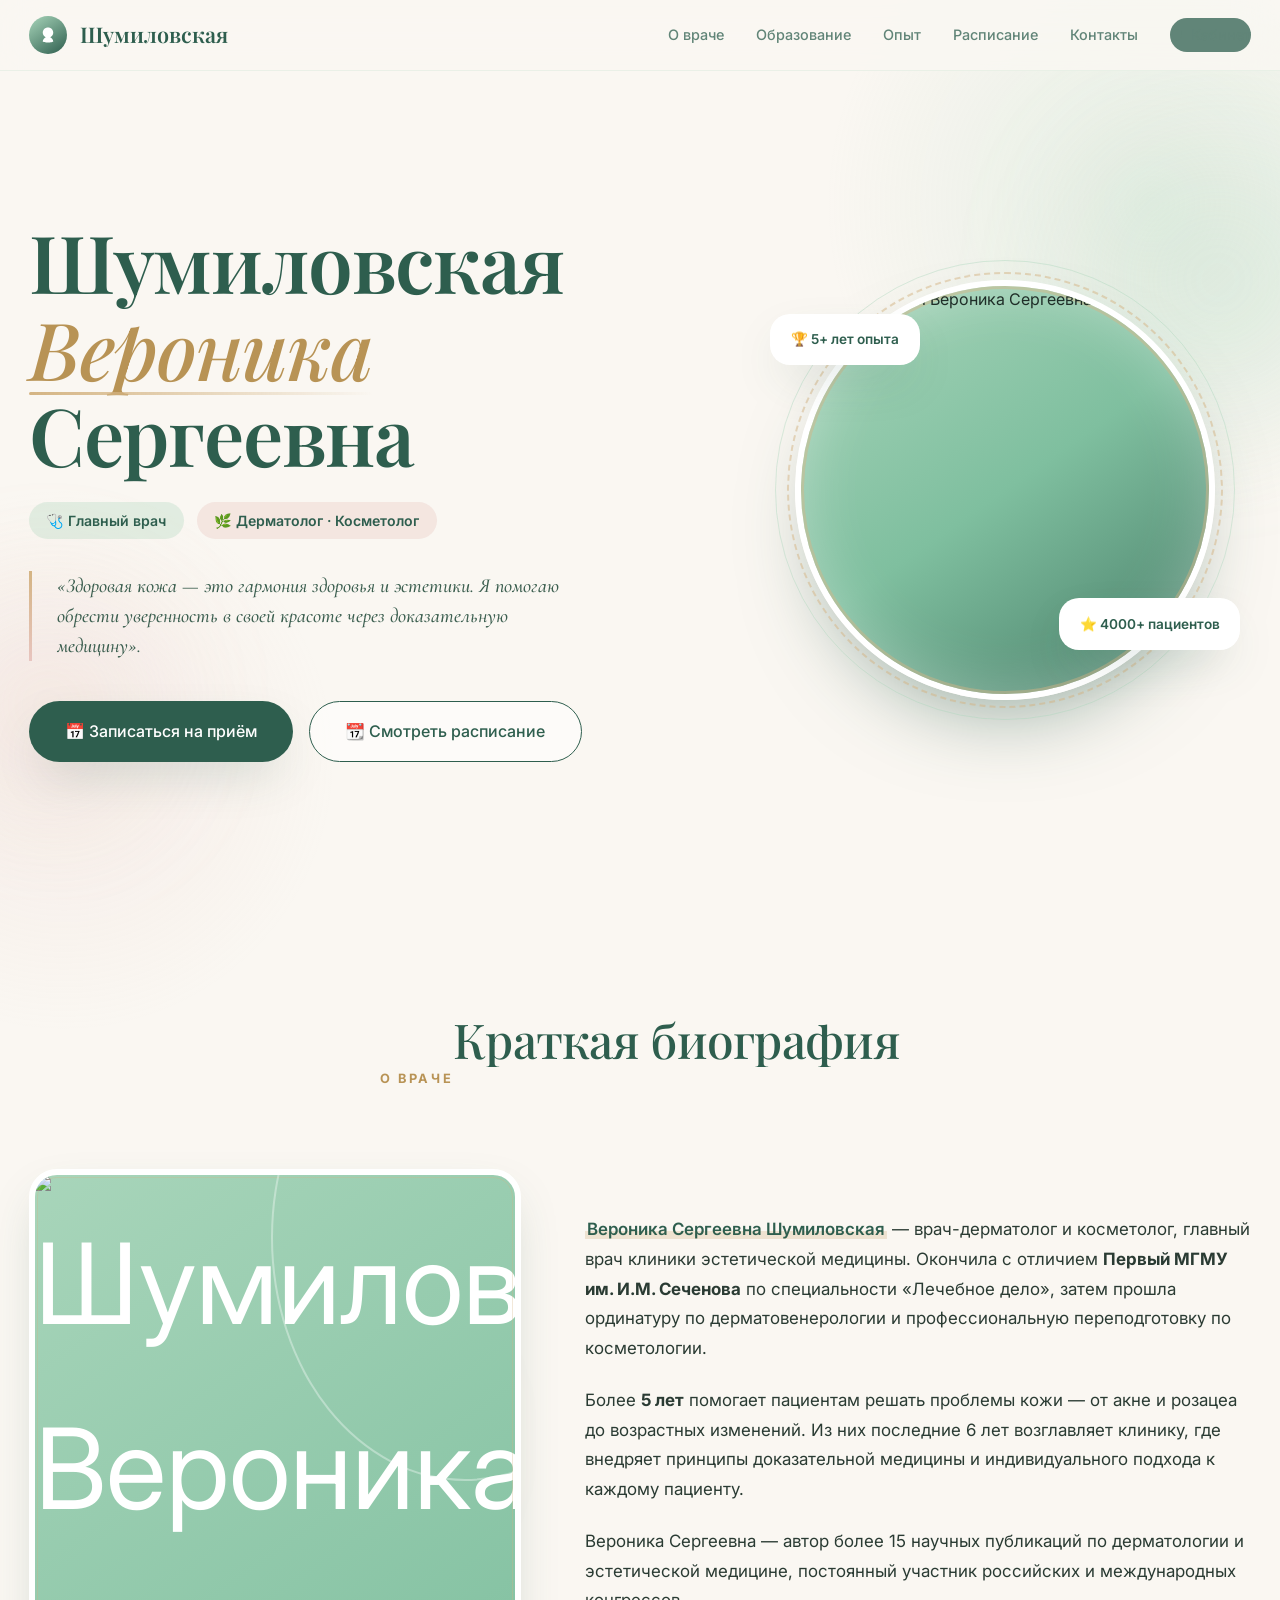
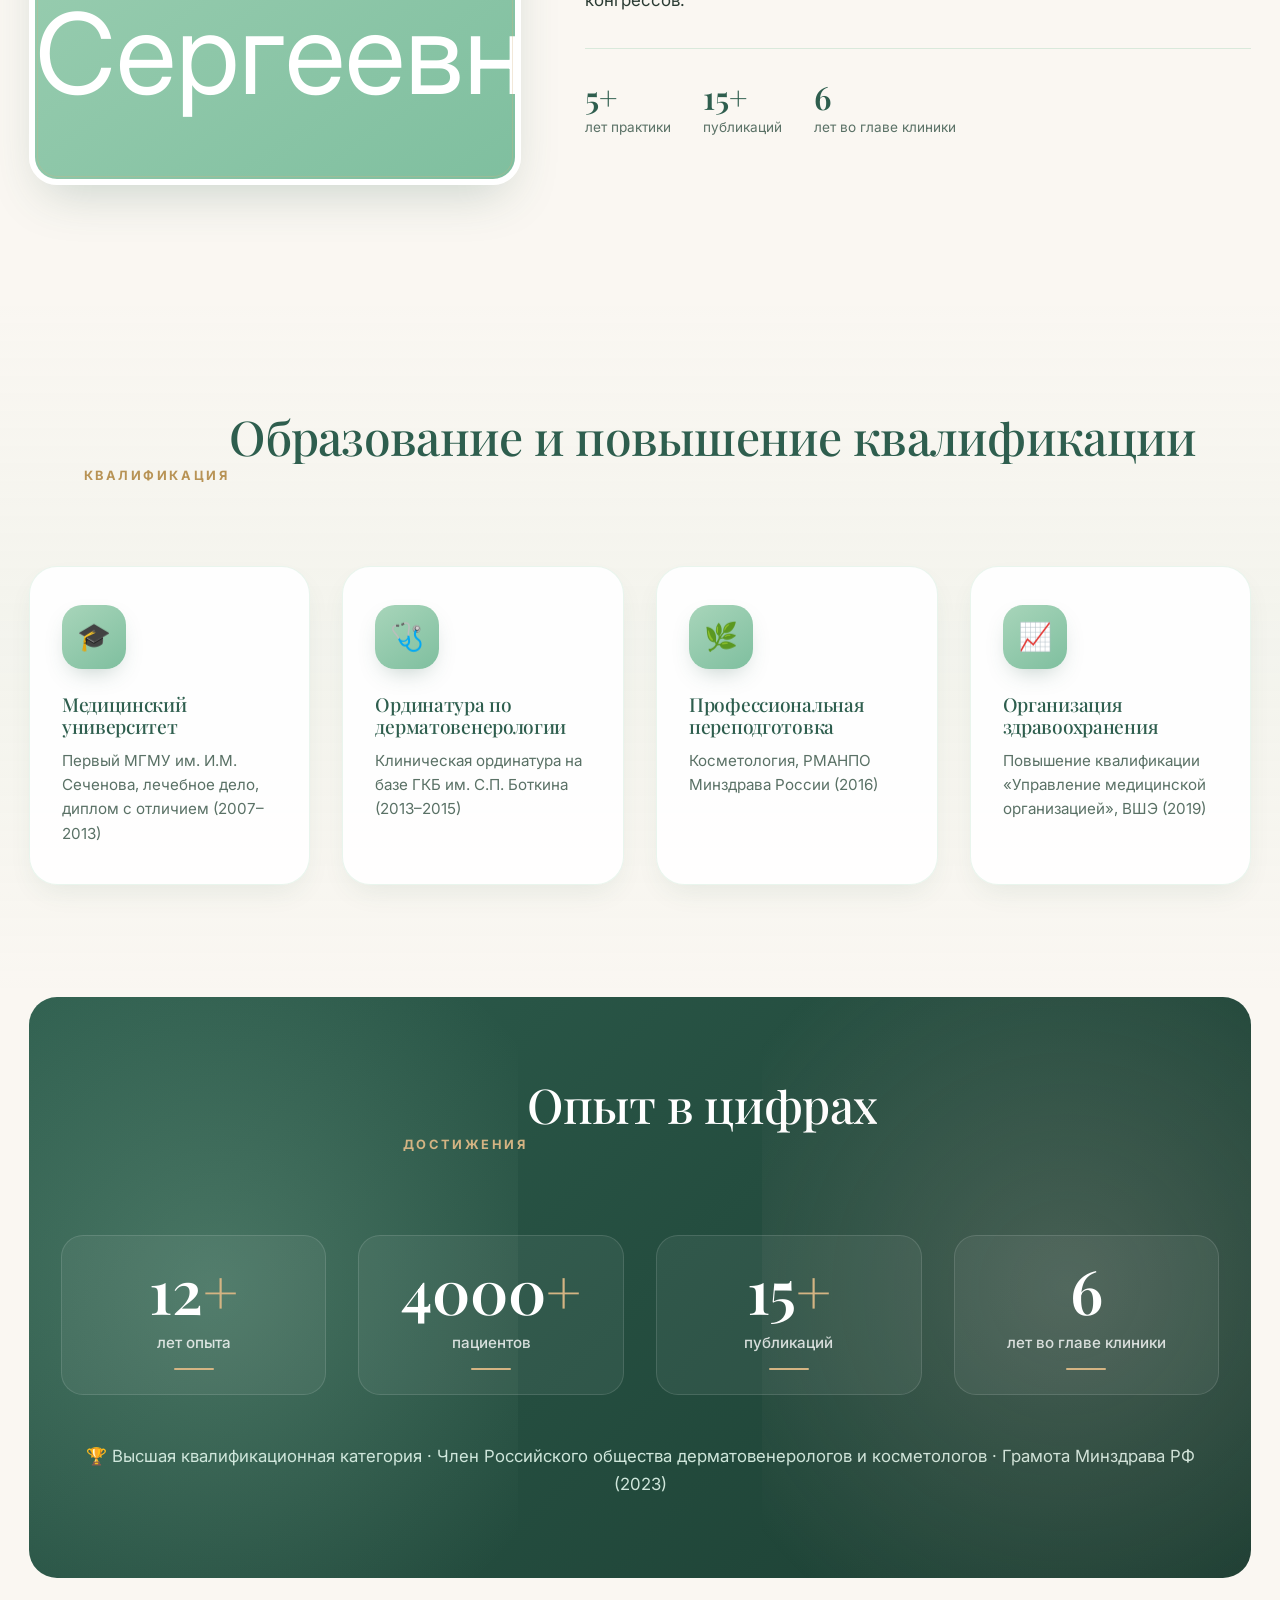
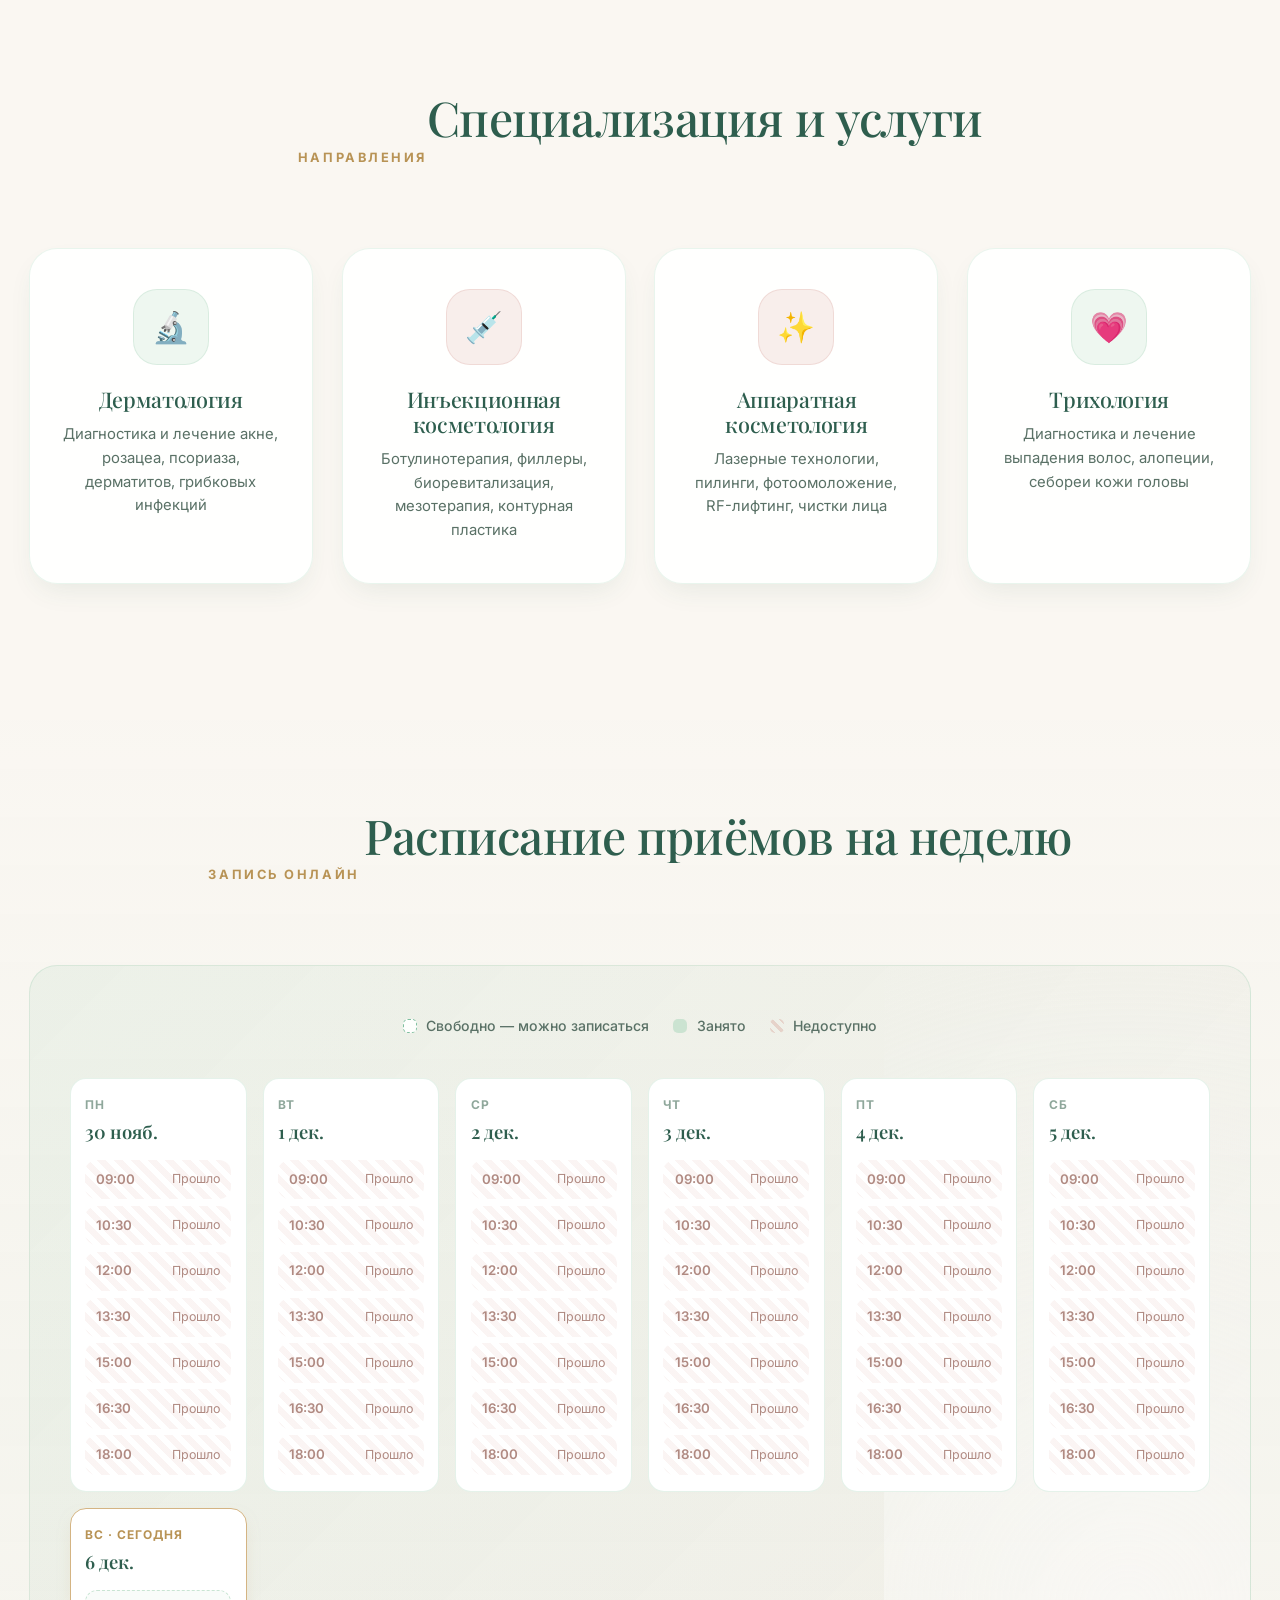
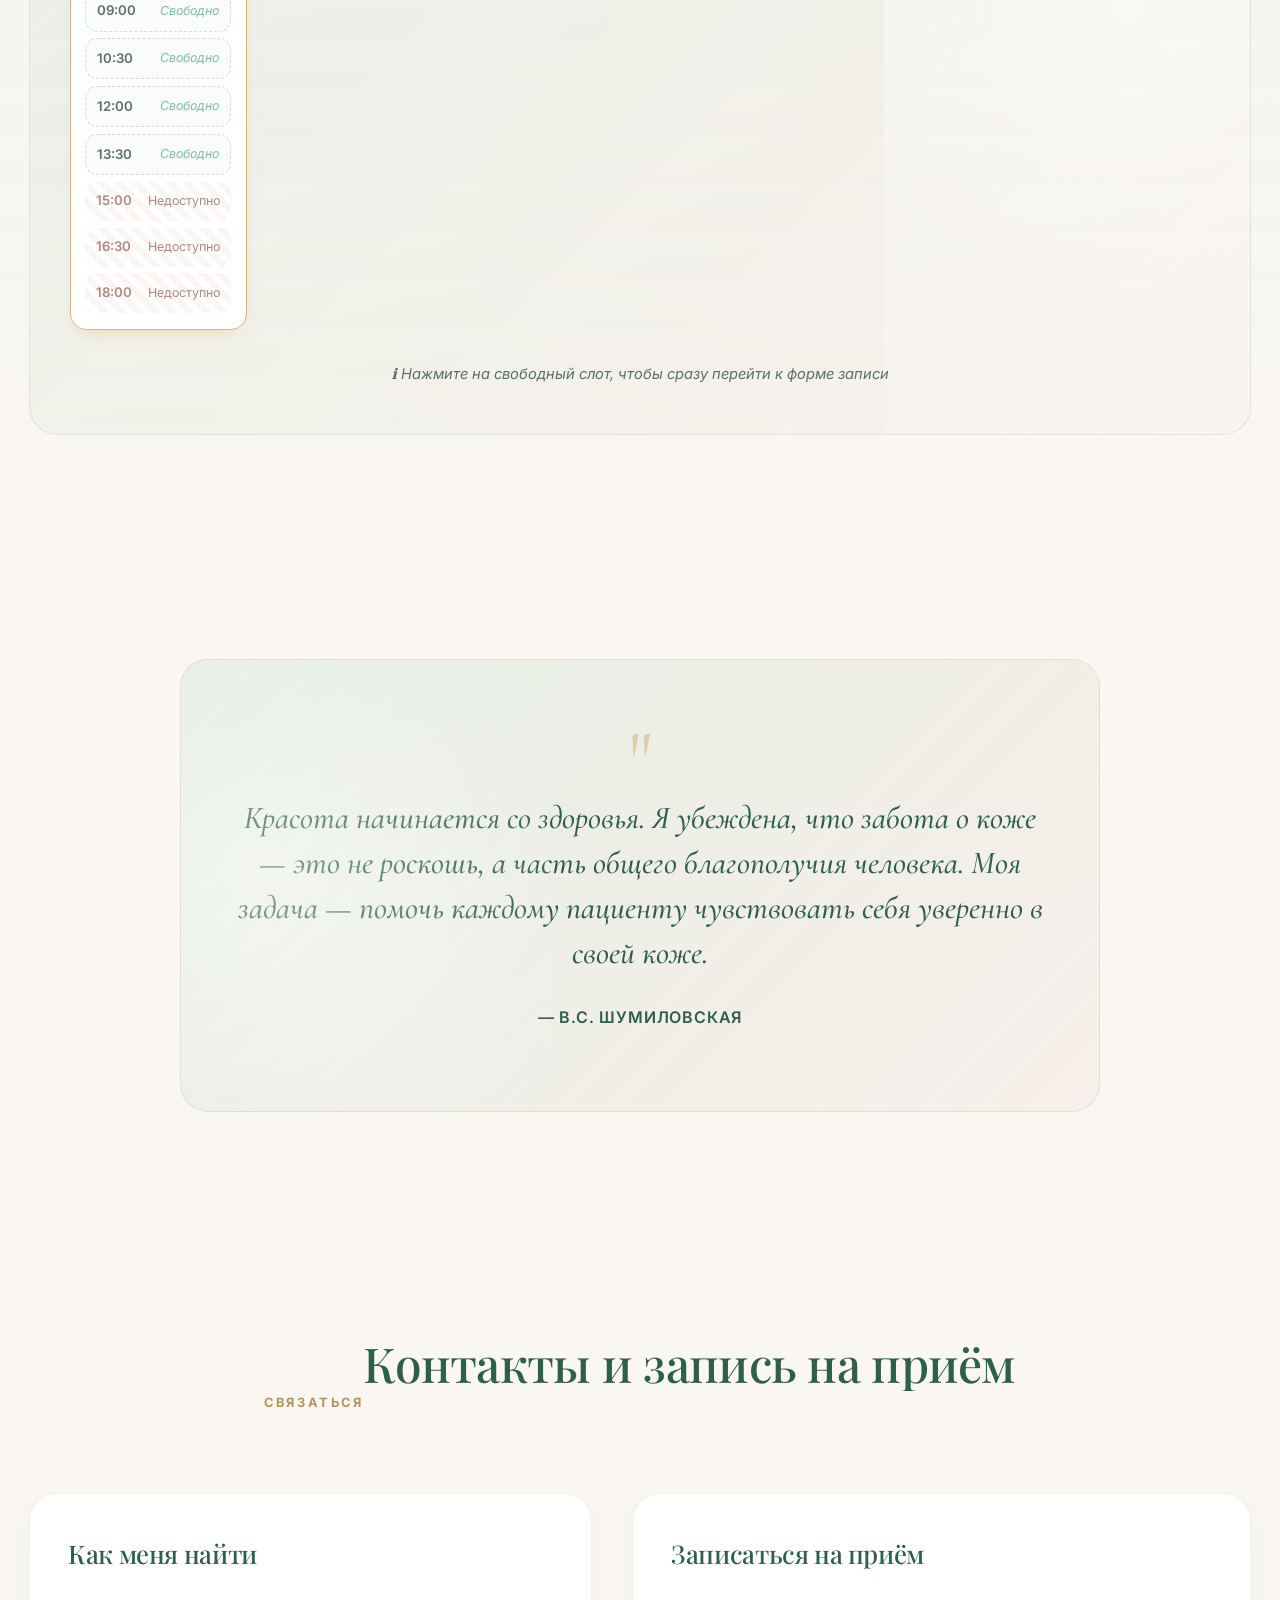
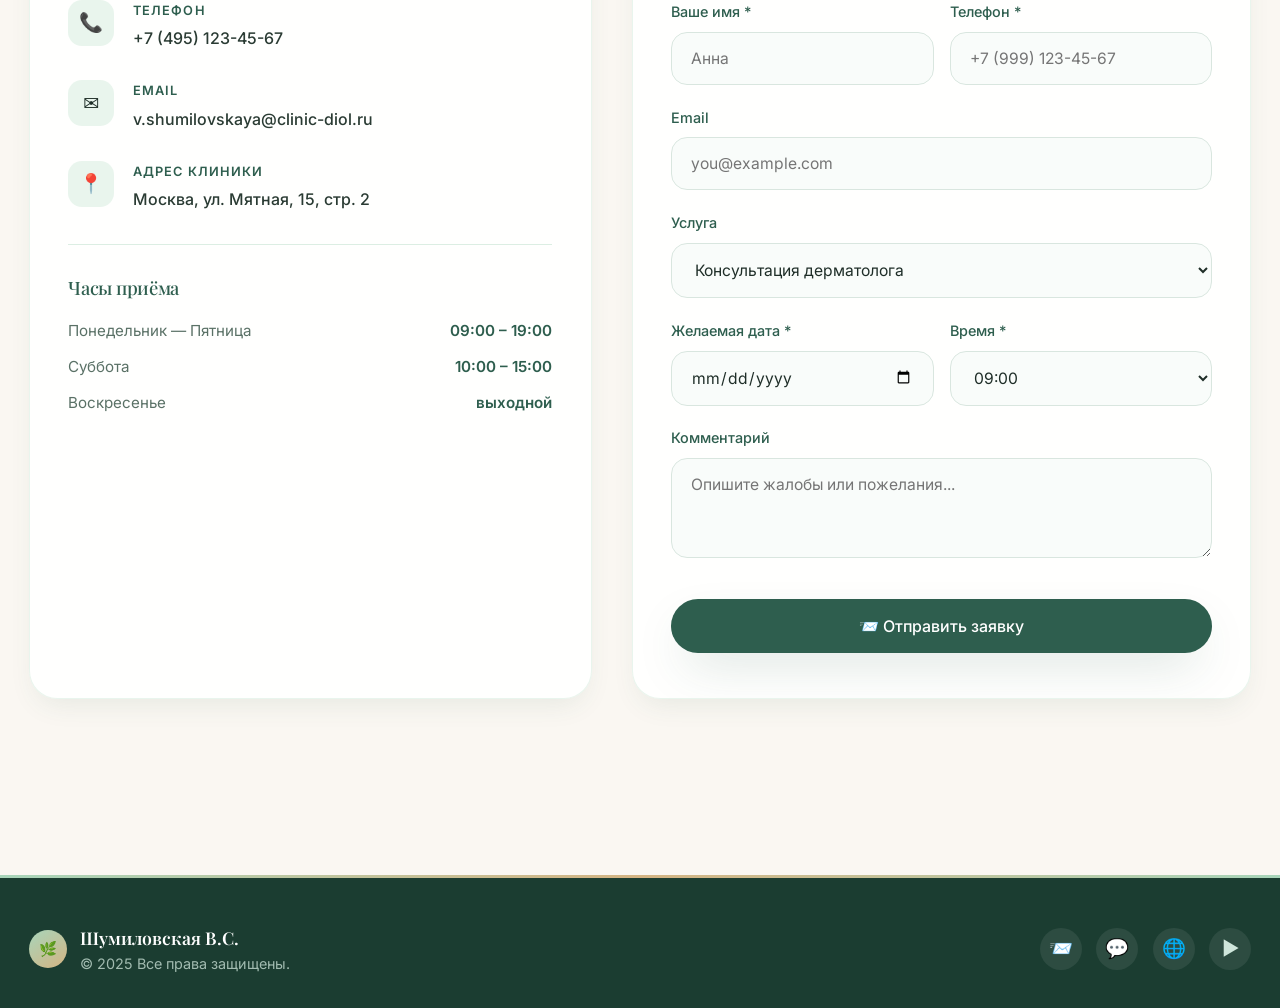
==== index.html @ a2372169 "Add files via upload" ====
<!DOCTYPE html>
<html lang="ru">
<head>
<meta charset="UTF-8">
<meta name="viewport" content="width=device-width, initial-scale=1.0">
<meta name="description" content="Шумиловская Вероника Сергеевна — дерматолог, косметолог, главный врач. 12+ лет опыта, 4000+ пациентов. Запись онлайн.">
<meta name="theme-color" content="#2E5E4E">
<title>Шумиловская Вероника Сергеевна · Дерматолог · Косметолог</title>

<link rel="preconnect" href="https://fonts.googleapis.com">
<link rel="preconnect" href="https://fonts.gstatic.com" crossorigin>
<link rel="dns-prefetch" href="https://fonts.googleapis.com">

<link rel="preload" as="style" href="https://fonts.googleapis.com/css2?family=Inter:wght@300;400;500;600;700&family=Playfair+Display:ital,wght@0,400;0,500;0,600;1,400&family=Cormorant:ital,wght@0,400;0,500;1,400&display=swap">
<link rel="stylesheet" href="https://fonts.googleapis.com/css2?family=Inter:wght@300;400;500;600;700&family=Playfair+Display:ital,wght@0,400;0,500;0,600;1,400&family=Cormorant:ital,wght@0,400;0,500;1,400&display=swap" media="print" onload="this.media='all'">
<noscript><link rel="stylesheet" href="https://fonts.googleapis.com/css2?family=Inter:wght@300;400;500;600;700&family=Playfair+Display:ital,wght@0,400;0,500;0,600;1,400&family=Cormorant:ital,wght@0,400;0,500;1,400&display=swap"></noscript>

<style>
:root{
  --mint-light:#A8D5BA;--mint-medium:#7FBF9F;--emerald-deep:#2E5E4E;--emerald-dark:#1B3D31;
  --cream:#FAF7F2;--gold-sand:#D4B483;--gold-deep:#B89355;--rose:#E8C5C0;--rose-deep:#C99089;
  --text:#1F2E28;--text-soft:#5A7166;
  --shadow-card:0 12px 28px -8px rgba(46,94,78,0.1);
  --shadow-glow:0 20px 50px -15px rgba(46,94,78,0.25);
  --radius-large:28px;--radius-small:16px;
  --transition:all 0.4s cubic-bezier(0.2,0.9,0.4,1);
}
*{margin:0;padding:0;box-sizing:border-box}
html{scroll-behavior:smooth}
body{font-family:'Inter',system-ui,-apple-system,sans-serif;background:var(--cream);color:var(--text);line-height:1.65;-webkit-font-smoothing:antialiased;overflow-x:hidden}
h1,h2,h3,h4{font-family:'Playfair Display',Georgia,serif;font-weight:500;color:var(--emerald-deep);letter-spacing:-0.015em;line-height:1.15}
h1{font-size:clamp(2.6rem,7vw,5rem);font-weight:600}
h2{font-size:clamp(1.9rem,4.5vw,3rem);margin-bottom:1rem}
h3{font-size:1.35rem;font-weight:500}
a{text-decoration:none;color:inherit}
button{font-family:inherit;cursor:pointer;border:none;background:none}
.container{width:100%;max-width:1280px;margin:0 auto;padding:0 1.8rem}
.section{padding:7rem 0;position:relative}
.btn{display:inline-flex;align-items:center;justify-content:center;gap:0.65rem;padding:1rem 2.2rem;border-radius:50px;font-weight:500;font-size:1rem;transition:var(--transition);border:1.5px solid transparent;white-space:nowrap;position:relative;overflow:hidden}
.btn::before{content:'';position:absolute;top:50%;left:50%;width:0;height:0;border-radius:50%;background:rgba(255,255,255,0.25);transform:translate(-50%,-50%);transition:width 0.6s ease,height 0.6s ease}
.btn:hover::before{width:320px;height:320px}
.btn-primary{background:var(--emerald-deep);color:#fff;box-shadow:var(--shadow-glow)}
.btn-primary:hover{background:var(--emerald-dark);transform:translateY(-4px);box-shadow:0 25px 55px -15px rgba(46,94,78,0.5)}
.btn-outline{border-color:var(--emerald-deep);color:var(--emerald-deep);background:rgba(255,255,255,0.5)}
.btn-outline:hover{background:var(--emerald-deep);color:#fff;transform:translateY(-4px)}

/* НАВИГАЦИЯ */
.top-nav{position:fixed;top:0;left:0;width:100%;z-index:100;padding:1rem 0;background:rgba(250,247,242,0.85);backdrop-filter:blur(20px);-webkit-backdrop-filter:blur(20px);border-bottom:1px solid rgba(168,213,186,0.2);transition:all 0.5s cubic-bezier(0.2,0.9,0.4,1)}
.top-nav.scrolled{background:rgba(250,247,242,0.95);box-shadow:0 8px 30px -15px rgba(46,94,78,0.2);padding:0.7rem 0}
.nav-container{display:flex;justify-content:space-between;align-items:center;gap:1rem}
.logo{display:flex;align-items:center;gap:0.8rem;font-family:'Playfair Display',serif;font-size:1.35rem;font-weight:600;color:var(--emerald-deep);transition:transform 0.4s cubic-bezier(0.2,0.9,0.4,1)}
.logo:hover{transform:scale(1.04)}
.logo-mark{width:38px;height:38px;border-radius:50%;background:linear-gradient(145deg,var(--mint-light),var(--emerald-deep));display:flex;align-items:center;justify-content:center;color:#fff;font-size:0.9rem;flex-shrink:0;overflow:hidden;transition:transform 0.6s cubic-bezier(0.2,0.9,0.4,1)}
.logo:hover .logo-mark{transform:rotate(-15deg) scale(1.1)}
.logo-mark img{width:100%;height:100%;object-fit:cover;border-radius:50%;display:block}
.nav-links{display:flex;gap:2rem;align-items:center}
.nav-links a{font-size:0.9rem;font-weight:500;color:var(--emerald-deep);opacity:0.75;transition:all 0.3s ease;position:relative;padding:0.3rem 0}
.nav-links a::after{content:'';position:absolute;bottom:0;left:50%;width:0;height:2px;background:linear-gradient(90deg,var(--gold-sand),var(--emerald-deep));transition:all 0.4s cubic-bezier(0.2,0.9,0.4,1);transform:translateX(-50%)}
.nav-links a:hover{opacity:1}
.nav-links a:hover::after{width:100%}
.admin-link{display:inline-flex;align-items:center;gap:0.45rem;background:var(--emerald-deep);padding:0.6rem 1.2rem;border-radius:50px;font-size:0.85rem;font-weight:600;color:#fff;transition:var(--transition);position:relative;overflow:hidden}
.admin-link:hover{background:var(--emerald-dark);transform:translateY(-2px);box-shadow:0 12px 25px -10px rgba(46,94,78,0.5)}

/* HERO */
.hero{padding:11rem 0 6rem;display:flex;align-items:center;min-height:100vh;position:relative;overflow:hidden}
.hero-grid{display:grid;grid-template-columns:1.15fr 0.85fr;gap:4rem;align-items:center}
.hero-content h1{margin-bottom:1.5rem;line-height:1.08}
.hero-content h1 .line{display:block;opacity:0;transform:translateY(30px);animation:heroLine 0.9s cubic-bezier(0.2,0.9,0.4,1) forwards}
.hero-content h1 .line:nth-child(1){animation-delay:0.2s}
.hero-content h1 .line:nth-child(2){animation-delay:0.4s}
@keyframes heroLine{to{opacity:1;transform:translateY(0)}}
.hero-content h1 .accent{color:var(--gold-deep);font-style:italic;font-weight:500;position:relative;display:inline-block}
.hero-content h1 .accent::after{content:'';position:absolute;bottom:-4px;left:0;width:100%;height:3px;background:linear-gradient(90deg,var(--gold-sand),transparent);border-radius:3px;transform:scaleX(0);transform-origin:left;animation:lineGrow 1s cubic-bezier(0.2,0.9,0.4,1) 1.2s forwards}
@keyframes lineGrow{to{transform:scaleX(1)}}
.hero-sub{display:flex;align-items:center;gap:0.8rem;flex-wrap:wrap;margin-bottom:1.5rem;opacity:0;animation:fadeUpIn 0.8s cubic-bezier(0.2,0.9,0.4,1) 0.5s forwards}
@keyframes fadeUpIn{from{opacity:0;transform:translateY(20px)}to{opacity:1;transform:translateY(0)}}
.hero-sub .role-tag{display:inline-flex;align-items:center;gap:0.5rem;background:rgba(168,213,186,0.3);padding:0.45rem 1.1rem;border-radius:50px;font-size:0.88rem;color:var(--emerald-deep);font-weight:600;transition:var(--transition)}
.hero-sub .role-tag:hover{transform:translateY(-3px) scale(1.05);box-shadow:0 10px 22px -8px rgba(46,94,78,0.3)}
.hero-sub .role-tag.rose{background:rgba(232,197,192,0.35)}
.hero-slogan{font-size:1.25rem;color:#3B5E4F;margin:2rem 0 2.5rem;max-width:560px;font-style:italic;font-family:'Cormorant',Georgia,serif;font-weight:500;line-height:1.5;border-left:3px solid var(--gold-sand);padding-left:1.6rem;opacity:0;animation:fadeUpIn 0.9s cubic-bezier(0.2,0.9,0.4,1) 0.7s forwards;position:relative}
.hero-slogan::before{content:'';position:absolute;left:-3px;top:0;bottom:0;width:3px;background:linear-gradient(180deg,var(--gold-sand),var(--rose));transform:scaleY(0);transform-origin:top;animation:lineGrowY 1.2s cubic-bezier(0.2,0.9,0.4,1) 1s forwards}
@keyframes lineGrowY{to{transform:scaleY(1)}}
.hero-buttons{display:flex;flex-wrap:wrap;gap:1rem;opacity:0;animation:fadeUpIn 0.9s cubic-bezier(0.2,0.9,0.4,1) 0.9s forwards}

.hero-image{display:flex;justify-content:center;align-items:center;position:relative;opacity:0;animation:heroImgIn 1.2s cubic-bezier(0.2,0.9,0.4,1) 0.4s forwards}
@keyframes heroImgIn{from{opacity:0;transform:scale(0.85) rotate(-5deg)}to{opacity:1;transform:scale(1) rotate(0)}}
.photo-frame{position:relative;width:100%;max-width:420px}
.photo-circle{width:100%;aspect-ratio:1/1;border-radius:50%;background:linear-gradient(145deg,var(--mint-light) 0%,var(--mint-medium) 50%,var(--emerald-deep) 120%);display:flex;align-items:center;justify-content:center;box-shadow:0 40px 80px -30px rgba(46,94,78,0.5),inset 0 0 60px rgba(255,255,255,0.3);position:relative;overflow:hidden;animation:floatPhoto 6s ease-in-out infinite;will-change:transform;border:4px solid rgba(212,180,131,0.35);padding:6px;background-clip:content-box}
.photo-circle::before{content:'';position:absolute;inset:-10px;border-radius:50%;border:2px dashed rgba(212,180,131,0.4);animation:rotateSlow 30s linear infinite;pointer-events:none}
.photo-circle::after{content:'';position:absolute;inset:-20px;border-radius:50%;border:1px solid rgba(168,213,186,0.35);animation:rotateSlow 40s linear infinite reverse;pointer-events:none}
@keyframes rotateSlow{to{transform:rotate(360deg)}}
@keyframes floatPhoto{0%,100%{transform:translateY(0)}50%{transform:translateY(-14px)}}
.photo-circle svg{width:55%;height:55%;opacity:0.55;color:#fff;position:relative;z-index:1}
.photo-circle img{width:100%;height:100%;object-fit:cover;border-radius:50%;display:block;transition:transform 0.8s cubic-bezier(0.2,0.9,0.4,1);position:relative;z-index:1}
.photo-circle:hover img{transform:scale(1.06)}
.photo-badge{position:absolute;background:#fff;border-radius:20px;padding:0.9rem 1.3rem;box-shadow:var(--shadow-glow);display:flex;align-items:center;gap:0.7rem;font-size:0.85rem;font-weight:600;color:var(--emerald-deep);z-index:2;transition:transform 0.4s cubic-bezier(0.2,0.9,0.4,1)}
.photo-badge:hover{transform:translateY(-4px) scale(1.05)}
.photo-badge svg{width:1.1rem;height:1.1rem;color:var(--gold-deep)}
.photo-badge.badge-1{top:8%;left:-6%;animation:floatBadge 5s ease-in-out infinite}
.photo-badge.badge-2{bottom:12%;right:-6%;animation:floatBadge 5s ease-in-out infinite 0.7s}
@keyframes floatBadge{0%,100%{transform:translateY(0)}50%{transform:translateY(-10px)}}

/* FADE-UP + STAGGER */
.fade-up{opacity:0;transform:translateY(40px);transition:opacity 0.9s cubic-bezier(0.2,0.9,0.4,1),transform 0.9s cubic-bezier(0.2,0.9,0.4,1);will-change:opacity,transform}
.fade-up.visible{opacity:1;transform:translateY(0);will-change:auto}
.fade-up[data-delay="1"]{transition-delay:0.1s}
.fade-up[data-delay="2"]{transition-delay:0.2s}
.fade-up[data-delay="3"]{transition-delay:0.3s}
.fade-up[data-delay="4"]{transition-delay:0.4s}

/* Мягкое появление букв в заголовках секций */
.section-title h2{position:relative;overflow:hidden;display:inline-block}
.section-title.visible h2{animation:titleReveal 1s cubic-bezier(0.2,0.9,0.4,1) forwards}
@keyframes titleReveal{0%{transform:translateY(30px);opacity:0}100%{transform:translateY(0);opacity:1}}

/* Параллакс-блоки */
.parallax-decor{position:absolute;border-radius:50%;pointer-events:none;z-index:0;filter:blur(60px);opacity:0.5}
.parallax-decor.p1{width:380px;height:380px;background:radial-gradient(circle,rgba(168,213,186,0.6),transparent 70%);top:10%;right:-10%}
.parallax-decor.p2{width:300px;height:300px;background:radial-gradient(circle,rgba(232,197,192,0.55),transparent 70%);bottom:5%;left:-8%}
.parallax-decor.p3{width:280px;height:280px;background:radial-gradient(circle,rgba(212,180,131,0.4),transparent 70%);top:40%;left:15%}

@media (max-width:992px){
  .hero-grid{grid-template-columns:1fr;text-align:center;gap:3rem}
  .hero-slogan{margin-left:auto;margin-right:auto;border-left:none;border-top:3px solid var(--gold-sand);padding-top:1.5rem;padding-left:0}
  .hero-buttons,.hero-sub{justify-content:center}
  .nav-links{display:none}
  .photo-badge.badge-1{left:0}
  .photo-badge.badge-2{right:0}
}
@media (max-width:768px){
  .section{padding:4.5rem 0}
  .hero{padding:8rem 0 4rem;min-height:auto}
  .photo-circle svg{width:45%;height:45%}
  .parallax-decor{display:none}
}
section[id]{scroll-margin-top:95px}
</style>

<link rel="preload" as="style" href="css/index.css" onload="this.onload=null;this.rel='stylesheet'">
<noscript><link rel="stylesheet" href="css/index.css"></noscript>
</head>
<body>

<header class="top-nav" id="topNav">
  <div class="container nav-container">
    <a href="#home" class="logo">
      <span class="logo-mark" aria-hidden="true" id="logoMark">
        <svg width="18" height="18" viewBox="0 0 24 24" fill="currentColor"><path d="M12 2C8 2 5 5 5 9c0 3 2 5 4 6-2 1-4 3-4 6 0 0 4 1 7 1s7-1 7-1c0-3-2-5-4-6 2-1 4-3 4-6 0-4-3-7-7-7z"/></svg>
      </span>
      Шумиловская
    </a>
    <nav class="nav-links">
      <a href="#bio">О враче</a>
      <a href="#education">Образование</a>
      <a href="#experience">Опыт</a>
      <a href="#schedule">Расписание</a>
      <a href="#contacts">Контакты</a>
      <a href="login.html" class="admin-link">
        <svg width="14" height="14" viewBox="0 0 24 24" fill="currentColor"><path d="M12 2 4 5v6c0 5 3.4 9.7 8 11 4.6-1.3 8-6 8-11V5l-8-3z"/></svg>
        Кабинет
      </a>
    </nav>
  </div>
</header>

<!-- HERO -->
<section class="hero" id="home">
  <div class="parallax-decor p1" data-parallax="0.15"></div>
  <div class="parallax-decor p2" data-parallax="-0.12"></div>
  <div class="container hero-grid">
    <div class="hero-content">
      <h1>
        <span class="line">Шумиловская</span>
        <span class="line"><span class="accent">Вероника</span> Сергеевна</span>
      </h1>
      <div class="hero-sub">
        <span class="role-tag">🩺 Главный врач</span>
        <span class="role-tag rose">🌿 Дерматолог · Косметолог</span>
      </div>
      <p class="hero-slogan">«Здоровая кожа — это гармония здоровья и эстетики. Я помогаю обрести уверенность в своей красоте через доказательную медицину».</p>
      <div class="hero-buttons">
        <a href="#contacts" class="btn btn-primary">📅 Записаться на приём</a>
        <a href="#schedule" class="btn btn-outline">📆 Смотреть расписание</a>
      </div>
    </div>
    <div class="hero-image">
      <div class="photo-frame">
        <div class="photo-circle" id="heroPhoto">
          <svg viewBox="0 0 24 24" fill="currentColor"><path d="M12 12c2.8 0 5-2.2 5-5s-2.2-5-5-5-5 2.2-5 5 2.2 5 5 5zm0 2c-3.3 0-10 1.7-10 5v3h20v-3c0-3.3-6.7-5-10-5z"/></svg>
        </div>
        <div class="photo-badge badge-1">🏆 5+ лет опыта</div>
        <div class="photo-badge badge-2">⭐ 4000+ пациентов</div>
      </div>
    </div>
  </div>
</section>

<!-- BIO -->
<section class="section" id="bio">
  <div class="parallax-decor p3" data-parallax="0.08"></div>
  <div class="container">
    <div class="section-title fade-up"><span class="eyebrow">О враче</span><h2>Краткая биография</h2></div>
    <div class="bio-grid">
      <div class="bio-image fade-up" id="bioPhoto" data-delay="1">👤</div>
      <div class="bio-text fade-up" data-delay="2">
        <p><span class="highlight">Вероника Сергеевна Шумиловская</span> — врач-дерматолог и косметолог, главный врач клиники эстетической медицины. Окончила с отличием <strong>Первый МГМУ им. И.М. Сеченова</strong> по специальности «Лечебное дело», затем прошла ординатуру по дерматовенерологии и профессиональную переподготовку по косметологии.</p>
        <p>Более <strong>5 лет</strong> помогает пациентам решать проблемы кожи — от акне и розацеа до возрастных изменений. Из них последние 6 лет возглавляет клинику, где внедряет принципы доказательной медицины и индивидуального подхода к каждому пациенту.</p>
        <p>Вероника Сергеевна — автор более 15 научных публикаций по дерматологии и эстетической медицине, постоянный участник российских и международных конгрессов.</p>
        <div class="bio-stats">
          <div class="bio-stat"><div class="num">5+</div><div class="lbl">лет практики</div></div>
          <div class="bio-stat"><div class="num">15+</div><div class="lbl">публикаций</div></div>
          <div class="bio-stat"><div class="num">6</div><div class="lbl">лет во главе клиники</div></div>
        </div>
      </div>
    </div>
  </div>
</section>

<!-- EDUCATION -->
<section class="section" id="education" style="background:linear-gradient(180deg,transparent,rgba(168,213,186,0.08),transparent);">
  <div class="container">
    <div class="section-title fade-up"><span class="eyebrow">Квалификация</span><h2>Образование и повышение квалификации</h2></div>
    <div class="edu-grid">
      <div class="card edu-card fade-up" data-delay="1"><div class="edu-icon">🎓</div><h3>Медицинский университет</h3><p>Первый МГМУ им. И.М. Сеченова, лечебное дело, диплом с отличием (2007–2013)</p></div>
      <div class="card edu-card fade-up" data-delay="2"><div class="edu-icon">🩺</div><h3>Ординатура по дерматовенерологии</h3><p>Клиническая ординатура на базе ГКБ им. С.П. Боткина (2013–2015)</p></div>
      <div class="card edu-card fade-up" data-delay="3"><div class="edu-icon">🌿</div><h3>Профессиональная переподготовка</h3><p>Косметология, РМАНПО Минздрава России (2016)</p></div>
      <div class="card edu-card fade-up" data-delay="4"><div class="edu-icon">📈</div><h3>Организация здравоохранения</h3><p>Повышение квалификации «Управление медицинской организацией», ВШЭ (2019)</p></div>
    </div>
  </div>
</section>

<!-- EXPERIENCE -->
<section class="section" id="experience" style="padding:0 1.8rem;">
  <div class="stats-section">
    <div style="max-width:1200px;margin:0 auto;">
      <div class="section-title fade-up"><span class="eyebrow" style="color:var(--gold-sand);">Достижения</span><h2>Опыт в цифрах</h2></div>
      <div class="stats-grid">
        <div class="stat-item fade-up" data-delay="1"><div class="stat-number"><span data-target="12">0</span><span class="plus">+</span></div><div class="stat-label">лет опыта</div><div class="divider"></div></div>
        <div class="stat-item fade-up" data-delay="2"><div class="stat-number"><span data-target="4000">0</span><span class="plus">+</span></div><div class="stat-label">пациентов</div><div class="divider"></div></div>
        <div class="stat-item fade-up" data-delay="3"><div class="stat-number"><span data-target="15">0</span><span class="plus">+</span></div><div class="stat-label">публикаций</div><div class="divider"></div></div>
        <div class="stat-item fade-up" data-delay="4"><div class="stat-number"><span data-target="6">0</span></div><div class="stat-label">лет во главе клиники</div><div class="divider"></div></div>
      </div>
      <div class="fade-up" style="margin-top:3rem;text-align:center;color:#cfe6db;">
        <p style="font-size:1.05rem;">🏆 Высшая квалификационная категория · Член Российского общества дерматовенерологов и косметологов · Грамота Минздрава РФ (2023)</p>
      </div>
    </div>
  </div>
</section>

<!-- SPECIALIZATION -->
<section class="section" id="specialization">
  <div class="container">
    <div class="section-title fade-up"><span class="eyebrow">Направления</span><h2>Специализация и услуги</h2></div>
    <div class="spec-grid">
      <div class="card spec-card fade-up" data-delay="1">
        <div class="spec-icon">🔬</div>
        <h3>Дерматология</h3>
        <p>Диагностика и лечение акне, розацеа, псориаза, дерматитов, грибковых инфекций</p>
      </div>
      <div class="card spec-card rose fade-up" data-delay="2">
        <div class="spec-icon">💉</div>
        <h3>Инъекционная косметология</h3>
        <p>Ботулинотерапия, филлеры, биоревитализация, мезотерапия, контурная пластика</p>
      </div>
      <div class="card spec-card rose fade-up" data-delay="3">
        <div class="spec-icon">✨</div>
        <h3>Аппаратная косметология</h3>
        <p>Лазерные технологии, пилинги, фотоомоложение, RF-лифтинг, чистки лица</p>
      </div>
      <div class="card spec-card fade-up" data-delay="4">
        <div class="spec-icon">💗</div>
        <h3>Трихология</h3>
        <p>Диагностика и лечение выпадения волос, алопеции, себореи кожи головы</p>
      </div>
    </div>
  </div>
</section>

<!-- PUBLIC SCHEDULE -->
<section class="section" id="schedule" style="background:linear-gradient(180deg,transparent,rgba(168,213,186,0.06),transparent);">
  <div class="container">
    <div class="section-title fade-up">
      <span class="eyebrow">Запись онлайн</span>
      <h2>Расписание приёмов на неделю</h2>
    </div>
    <div class="public-schedule fade-up">
      <div class="public-legend">
        <div class="legend-item"><span class="legend-dot legend-free"></span> Свободно — можно записаться</div>
        <div class="legend-item"><span class="legend-dot legend-booked"></span> Занято</div>
        <div class="legend-item"><span class="legend-dot legend-blocked"></span> Недоступно</div>
      </div>
      <div class="pub-schedule-grid" id="publicScheduleGrid"></div>
      <p class="schedule-note">ℹ️ Нажмите на свободный слот, чтобы сразу перейти к форме записи</p>
    </div>
  </div>
</section>

<!-- PHILOSOPHY -->
<section class="section" id="philosophy">
  <div class="container">
    <div class="philosophy fade-up">
      <span class="quote-mark">"</span>
      <blockquote>Красота начинается со здоровья. Я убеждена, что забота о коже — это не роскошь, а часть общего благополучия человека. Моя задача — помочь каждому пациенту чувствовать себя уверенно в своей коже.</blockquote>
      <div class="author">— В.С. Шумиловская</div>
    </div>
  </div>
</section>

<!-- CONTACTS -->
<section class="section" id="contacts">
  <div class="container">
    <div class="section-title fade-up"><span class="eyebrow">Связаться</span><h2>Контакты и запись на приём</h2></div>
    <div class="contact-grid">
      <div class="card contact-info fade-up" data-delay="1">
        <h3>Как меня найти</h3>
        <div class="contact-item"><div class="ci-icon">📞</div><div><span class="label">Телефон</span><p>+7 (495) 123-45-67</p></div></div>
        <div class="contact-item"><div class="ci-icon">✉️</div><div><span class="label">Email</span><p>v.shumilovskaya@clinic-diol.ru</p></div></div>
        <div class="contact-item"><div class="ci-icon">📍</div><div><span class="label">Адрес клиники</span><p>Москва, ул. Мятная, 15, стр. 2</p></div></div>
        <div class="hours">
          <h4>Часы приёма</h4>
          <p><span>Понедельник — Пятница</span><span>09:00 – 19:00</span></p>
          <p><span>Суббота</span><span>10:00 – 15:00</span></p>
          <p><span>Воскресенье</span><span>выходной</span></p>
        </div>
      </div>
      <div class="card form-card fade-up" data-delay="2">
        <h3>Записаться на приём</h3>
        <form id="appointmentForm">
          <div class="form-row">
            <div class="form-group"><label for="name">Ваше имя *</label><input type="text" id="name" placeholder="Анна" required autocomplete="name"></div>
            <div class="form-group"><label for="phone">Телефон *</label><input type="tel" id="phone" placeholder="+7 (999) 123-45-67" required autocomplete="tel"></div>
          </div>
          <div class="form-group"><label for="email">Email</label><input type="email" id="email" placeholder="you@example.com" autocomplete="email"></div>
          <div class="form-group"><label for="service">Услуга</label>
            <select id="service">
              <option value="Консультация дерматолога">Консультация дерматолога</option>
              <option value="Консультация косметолога">Консультация косметолога</option>
              <option value="Инъекционная косметология">Инъекционная косметология</option>
              <option value="Аппаратная косметология">Аппаратная косметология</option>
              <option value="Трихология">Трихология</option>
              <option value="Чистка лица">Чистка лица</option>
              <option value="Другое">Другое</option>
            </select>
          </div>
          <div class="form-row">
            <div class="form-group"><label for="date">Желаемая дата *</label><input type="date" id="date" required></div>
            <div class="form-group"><label for="time">Время *</label>
              <select id="time">
                <option>09:00</option><option>10:30</option><option>12:00</option>
                <option>13:30</option><option>15:00</option><option>16:30</option><option>18:00</option>
              </select>
            </div>
          </div>
          <div class="form-group"><label for="message">Комментарий</label><textarea id="message" placeholder="Опишите жалобы или пожелания..."></textarea></div>
          <button type="submit" class="btn btn-primary">📨 Отправить заявку</button>
          <div class="form-success" id="formSuccess">✅ Спасибо! Ваша заявка отправлена. Мы свяжемся с вами в ближайшее время.</div>
        </form>
      </div>
    </div>
  </div>
</section>

<footer>
  <div class="container footer-grid">
    <div class="footer-brand">
      <span class="logo-mark">🌿</span>
      <div>
        <div style="font-family:'Playfair Display',serif;font-weight:600;font-size:1.1rem;color:#fff;">Шумиловская В.С.</div>
        <div class="footer-copy">© 2025 Все права защищены.</div>
      </div>
    </div>
    <div class="social-links">
      <a href="#" aria-label="Telegram">📨</a>
      <a href="#" aria-label="WhatsApp">💬</a>
      <a href="#" aria-label="VK">🌐</a>
      <a href="#" aria-label="YouTube">▶️</a>
    </div>
  </div>
</footer>

<script src="js/index.js" defer></script>
</body>
</html>
---- css/index.css ----
/* ============================================================
   ОСНОВНЫЕ СТИЛИ + АНИМАЦИИ
   ============================================================ */

:root{
  --mint-light:#A8D5BA;--mint-medium:#7FBF9F;--mint-soft:#D4E9DD;
  --emerald-deep:#2E5E4E;--emerald-dark:#1B3D31;--emerald-glow:#3D7A64;
  --cream:#FAF7F2;--cream-dark:#F2EDE4;
  --gold-sand:#D4B483;--gold-deep:#B89355;
  --rose:#E8C5C0;--rose-deep:#C99089;
  --white:#fff;--text:#1F2E28;--text-soft:#5A7166;
  --shadow-soft:0 20px 35px -10px rgba(46,94,78,0.08);
  --shadow-card:0 12px 28px -8px rgba(46,94,78,0.1);
  --shadow-glow:0 20px 50px -15px rgba(46,94,78,0.25);
  --radius-large:28px;--radius-medium:22px;--radius-small:16px;
  --transition:all 0.4s cubic-bezier(0.2,0.9,0.4,1);
}

@media (min-width:993px){
  body::before{content:'';position:fixed;top:-20%;right:-20%;width:60vw;height:60vw;background:radial-gradient(circle,rgba(168,213,186,0.25) 0%,transparent 60%);border-radius:50%;z-index:-1;pointer-events:none;animation:breatheSlow 12s ease-in-out infinite}
  body::after{content:'';position:fixed;bottom:-20%;left:-20%;width:50vw;height:50vw;background:radial-gradient(circle,rgba(232,197,192,0.18) 0%,transparent 60%);border-radius:50%;z-index:-1;pointer-events:none;animation:breatheSlow 15s ease-in-out infinite reverse}
  @keyframes breatheSlow{0%,100%{transform:scale(1)}50%{transform:scale(1.15)}}
}

/* ЗАГОЛОВКИ СЕКЦИЙ */
.section-title{text-align:center;margin-bottom:4rem}
.section-title .eyebrow{display:inline-block;font-size:0.8rem;text-transform:uppercase;letter-spacing:0.2em;color:var(--gold-deep);font-weight:700;margin-bottom:1rem;opacity:0;transform:translateY(15px);transition:all 0.8s cubic-bezier(0.2,0.9,0.4,1) 0.1s}
.section-title.visible .eyebrow{opacity:1;transform:translateY(0)}
.section-title h2{display:inline-block;position:relative;opacity:0;transform:translateY(25px);transition:all 0.9s cubic-bezier(0.2,0.9,0.4,1) 0.25s}
.section-title.visible h2{opacity:1;transform:translateY(0)}
.section-title h2::after{content:'';position:absolute;bottom:-14px;left:50%;transform:translateX(-50%) scaleX(0);transform-origin:center;width:80px;height:3px;background:linear-gradient(90deg,transparent,var(--gold-sand),transparent);border-radius:3px;transition:transform 1s cubic-bezier(0.2,0.9,0.4,1) 0.6s}
.section-title.visible h2::after{transform:translateX(-50%) scaleX(1)}

/* КАРТОЧКИ */
.card{background:rgba(255,255,255,0.9);border-radius:var(--radius-large);padding:2.2rem 2rem;box-shadow:var(--shadow-card);transition:all 0.5s cubic-bezier(0.2,0.9,0.4,1);border:1px solid rgba(168,213,186,0.25);position:relative;overflow:hidden}
.card::before{content:'';position:absolute;top:0;left:0;right:0;height:3px;background:linear-gradient(90deg,var(--mint-light),var(--gold-sand));transform:scaleX(0);transform-origin:left;transition:transform 0.5s ease}
.card::after{content:'';position:absolute;top:50%;left:50%;width:0;height:0;border-radius:50%;background:radial-gradient(circle,rgba(168,213,186,0.15),transparent 70%);transform:translate(-50%,-50%);transition:width 0.8s ease,height 0.8s ease;pointer-events:none;z-index:0}
.card:hover::before{transform:scaleX(1)}
.card:hover::after{width:600px;height:600px}
.card:hover{transform:translateY(-8px);box-shadow:var(--shadow-glow);border-color:rgba(212,180,131,0.5)}
.card > *{position:relative;z-index:1}

/* ============================================================
   HERO ФОТО — круглая рамка, мягкая тень, без искажений
   ============================================================ */
.bio-grid{display:grid;grid-template-columns:0.85fr 1.15fr;gap:4rem;align-items:center}

.photo-circle{
  width:100%;
  aspect-ratio:1/1;
  border-radius:50%;
  background:linear-gradient(145deg,var(--mint-light) 0%,var(--mint-medium) 50%,var(--emerald-deep) 120%);
  display:flex;
  align-items:center;
  justify-content:center;
  box-shadow:0 40px 80px -30px rgba(46,94,78,0.5),inset 0 0 60px rgba(255,255,255,0.3);
  position:relative;
  overflow:visible;
  animation:floatPhoto 6s ease-in-out infinite;
  will-change:transform;
  border:6px solid #fff;
  outline:3px solid rgba(212,180,131,0.45);
  outline-offset:-9px;
  padding:0;
}
.photo-circle > *{border-radius:50%;overflow:hidden}

.photo-circle::before{
  content:'';
  position:absolute;
  inset:-14px;
  border-radius:50%;
  border:2px dashed rgba(212,180,131,0.5);
  animation:rotateSlow 30s linear infinite;
  pointer-events:none;
  z-index:2;
}
.photo-circle::after{
  content:'';
  position:absolute;
  inset:-26px;
  border-radius:50%;
  border:1px solid rgba(168,213,186,0.4);
  animation:rotateSlow 45s linear infinite reverse;
  pointer-events:none;
  z-index:2;
}

.photo-circle svg{
  width:55%;
  height:55%;
  opacity:0.55;
  color:#fff;
}

.photo-circle img{
  width:100%;
  height:100%;
  object-fit:cover;
  object-position:center 30%;
  border-radius:50%;
  display:block;
  transition:transform 0.8s cubic-bezier(0.2,0.9,0.4,1);
}

.photo-circle:hover img{
  transform:scale(1.06);
}

@keyframes rotateSlow{to{transform:rotate(360deg)}}
@keyframes floatPhoto{0%,100%{transform:translateY(0)}50%{transform:translateY(-14px)}}
@keyframes imgFadeIn{from{opacity:0;transform:scale(1.08)}to{opacity:1;transform:scale(1)}}

/* ============================================================
   BIO ФОТО — вертикальная карточка с мягкими скруглениями
   ============================================================ */
.bio-image{
  position:relative;
  border-radius:var(--radius-large);
  aspect-ratio:4/5;
  background:linear-gradient(145deg,var(--mint-light),var(--mint-medium));
  display:flex;
  align-items:center;
  justify-content:center;
  box-shadow:var(--shadow-glow);
  overflow:hidden;
  font-size:7rem;
  color:#fff;
  opacity:0.98;
  transition:transform 0.6s cubic-bezier(0.2,0.9,0.4,1),box-shadow 0.6s ease;
  border:6px solid #fff;
  outline:1.5px solid rgba(212,180,131,0.3);
  outline-offset:-9px;
}

.bio-image img{
  width:100%;
  height:100%;
  object-fit:cover;
  object-position:center 25%;
  display:block;
  transition:transform 0.9s cubic-bezier(0.2,0.9,0.4,1);
  animation:imgFadeIn 1s cubic-bezier(0.2,0.9,0.4,1);
}

.bio-image:hover{
  transform:translateY(-6px);
  box-shadow:0 35px 70px -25px rgba(46,94,78,0.4);
}
.bio-image:hover img{transform:scale(1.05)}

.bio-image::after{
  content:'';
  position:absolute;
  top:-30%;
  right:-30%;
  width:80%;
  height:80%;
  border:2px solid rgba(255,255,255,0.35);
  border-radius:50%;
  pointer-events:none;
  z-index:1;
  animation:rotateSlow 25s linear infinite;
}

/* Градиент снизу для глубины */
.photo-circle .photo-overlay,
.bio-image::before{
  content:'';
  position:absolute;
  inset:0;
  border-radius:inherit;
  background:linear-gradient(180deg,transparent 60%,rgba(46,94,78,0.15) 100%);
  pointer-events:none;
  z-index:1;
  opacity:0;
  transition:opacity 0.5s ease;
}
.photo-circle:hover .photo-overlay,
.bio-image:hover::before{opacity:1}

.bio-text p{margin-bottom:1.4rem;color:#2A3B33;font-size:1.06rem;line-height:1.75;opacity:0;transform:translateY(15px);transition:all 0.7s cubic-bezier(0.2,0.9,0.4,1)}
.bio-text.visible p:nth-of-type(1){opacity:1;transform:translateY(0);transition-delay:0.3s}
.bio-text.visible p:nth-of-type(2){opacity:1;transform:translateY(0);transition-delay:0.5s}
.bio-text.visible p:nth-of-type(3){opacity:1;transform:translateY(0);transition-delay:0.7s}
.bio-text .highlight{font-weight:600;color:var(--emerald-deep);background:linear-gradient(180deg,transparent 60%,rgba(212,180,131,0.3) 60%);padding:0 2px;background-size:0 100%;background-repeat:no-repeat;transition:background-size 0.8s cubic-bezier(0.2,0.9,0.4,1) 0.5s}
.bio-text.visible .highlight{background-size:100% 100%}
.bio-stats{display:flex;gap:2rem;margin-top:2rem;padding-top:2rem;border-top:1px solid rgba(168,213,186,0.4);opacity:0;transform:translateY(15px);transition:all 0.7s cubic-bezier(0.2,0.9,0.4,1) 0.9s}
.bio-text.visible .bio-stats{opacity:1;transform:translateY(0)}
.bio-stat{transition:transform 0.4s cubic-bezier(0.2,0.9,0.4,1)}
.bio-stat:hover{transform:translateY(-4px)}
.bio-stat .num{font-family:'Playfair Display',serif;font-size:2rem;font-weight:600;color:var(--emerald-deep);line-height:1;transition:color 0.4s ease}
.bio-stat:hover .num{color:var(--gold-deep)}
.bio-stat .lbl{font-size:0.85rem;color:var(--text-soft);margin-top:0.2rem}

/* EDUCATION */
.edu-grid{display:grid;grid-template-columns:repeat(auto-fit,minmax(270px,1fr));gap:2rem}
.edu-card{text-align:left;padding:2.4rem 2rem}
.edu-icon{width:64px;height:64px;border-radius:20px;background:linear-gradient(145deg,var(--mint-light),var(--mint-medium));display:flex;align-items:center;justify-content:center;margin-bottom:1.5rem;transition:all 0.5s cubic-bezier(0.2,0.9,0.4,1);box-shadow:0 10px 25px -10px rgba(46,94,78,0.35);font-size:1.7rem}
.edu-card:hover .edu-icon{transform:rotate(-10deg) scale(1.12);background:linear-gradient(145deg,var(--gold-sand),var(--gold-deep));box-shadow:0 15px 35px -10px rgba(212,180,131,0.6)}
.edu-card h3{margin-bottom:0.7rem;font-size:1.2rem;transition:color 0.4s ease}
.edu-card:hover h3{color:var(--gold-deep)}
.edu-card p{color:var(--text-soft);font-size:0.95rem;line-height:1.6}

/* STATS */
.stats-section{background:linear-gradient(135deg,var(--emerald-deep) 0%,var(--emerald-dark) 100%);color:#fff;border-radius:var(--radius-large);padding:5rem 2rem;margin:0 auto;position:relative;overflow:hidden}
.stats-section::before{content:'';position:absolute;top:-50%;left:-10%;width:50%;height:200%;background:radial-gradient(circle,rgba(168,213,186,0.25),transparent 60%);animation:floatDecor 8s ease-in-out infinite}
.stats-section::after{content:'';position:absolute;bottom:-50%;right:-10%;width:50%;height:200%;background:radial-gradient(circle,rgba(232,197,192,0.2),transparent 60%);animation:floatDecor 10s ease-in-out infinite reverse}
@keyframes floatDecor{0%,100%{transform:translate(0,0)}50%{transform:translate(20px,-20px)}}
.stats-section .section-title h2{color:#fff}
.stats-section .section-title .eyebrow{color:var(--gold-sand)}
.stats-grid{display:grid;grid-template-columns:repeat(auto-fit,minmax(200px,1fr));gap:2rem;position:relative;z-index:1}
.stat-item{text-align:center;padding:1.5rem 1rem;border-radius:var(--radius-medium);background:rgba(255,255,255,0.06);border:1px solid rgba(255,255,255,0.12);transition:all 0.5s cubic-bezier(0.2,0.9,0.4,1);position:relative;overflow:hidden}
.stat-item::before{content:'';position:absolute;inset:0;background:radial-gradient(circle at 50% 50%,rgba(212,180,131,0.15),transparent 70%);opacity:0;transition:opacity 0.5s ease}
.stat-item:hover{background:rgba(255,255,255,0.12);transform:translateY(-8px) scale(1.03);border-color:rgba(212,180,131,0.4)}
.stat-item:hover::before{opacity:1}
.stat-number{font-size:clamp(2.5rem,5vw,3.8rem);font-family:'Playfair Display',serif;font-weight:600;color:#fff;line-height:1;margin-bottom:0.6rem;position:relative;z-index:1;transition:transform 0.4s cubic-bezier(0.2,0.9,0.4,1)}
.stat-item:hover .stat-number{transform:scale(1.08)}
.stat-number .plus{color:var(--gold-sand)}
.stat-label{font-size:0.95rem;color:rgba(255,255,255,0.8);font-weight:500;position:relative;z-index:1}
.stat-item .divider{width:40px;height:2px;background:var(--gold-sand);margin:0.8rem auto 0;border-radius:2px;transition:width 0.5s cubic-bezier(0.2,0.9,0.4,1)}
.stat-item:hover .divider{width:70px}

/* SPEC */
.spec-grid{display:grid;grid-template-columns:repeat(auto-fit,minmax(250px,1fr));gap:1.8rem}
.spec-card{text-align:center;padding:2.5rem 1.8rem;cursor:pointer}
.spec-card .spec-icon{width:76px;height:76px;border-radius:24px;margin:0 auto 1.4rem;background:rgba(168,213,186,0.2);display:flex;align-items:center;justify-content:center;transition:all 0.5s cubic-bezier(0.2,0.9,0.4,1);border:1px solid rgba(168,213,186,0.3);font-size:1.9rem}
.spec-card.rose .spec-icon{background:rgba(232,197,192,0.3);border-color:rgba(232,197,192,0.5)}
.spec-card h3{margin-bottom:0.7rem;transition:var(--transition)}
.spec-card p{font-size:0.93rem;color:var(--text-soft);line-height:1.6;transition:var(--transition)}
.spec-card:hover{background:var(--emerald-deep);border-color:var(--emerald-deep);transform:translateY(-10px) scale(1.02)}
.spec-card.rose:hover{background:var(--rose-deep);border-color:var(--rose-deep)}
.spec-card:hover .spec-icon{background:var(--gold-sand);border-color:var(--gold-sand);transform:rotate(-10deg) scale(1.1)}
.spec-card:hover h3,.spec-card:hover p{color:#fff}

/* PHILOSOPHY */
.philosophy{background:linear-gradient(135deg,rgba(168,213,186,0.25) 0%,rgba(232,197,192,0.15) 100%);border-radius:var(--radius-large);padding:5rem 3rem;text-align:center;max-width:920px;margin:0 auto;border:1px solid rgba(212,180,131,0.3);position:relative;overflow:hidden;transition:transform 0.6s cubic-bezier(0.2,0.9,0.4,1)}
.philosophy:hover{transform:scale(1.01)}
.philosophy::before{content:'';position:absolute;top:-40%;left:-20%;width:60%;height:180%;background:radial-gradient(circle,rgba(255,255,255,0.4),transparent 70%);pointer-events:none;animation:shineSlow 6s ease-in-out infinite}
@keyframes shineSlow{0%,100%{transform:translateX(-20%) rotate(0)}50%{transform:translateX(30%) rotate(5deg)}}
.philosophy .quote-mark{font-size:5rem;color:var(--gold-sand);line-height:0.5;font-family:'Cormorant',serif;display:block;margin-bottom:1rem;opacity:0.6;animation:pulseQuote 3s ease-in-out infinite}
@keyframes pulseQuote{0%,100%{transform:scale(1);opacity:0.6}50%{transform:scale(1.1);opacity:0.9}}
.philosophy blockquote{font-family:'Cormorant',serif;font-size:clamp(1.4rem,3vw,2rem);font-style:italic;color:var(--emerald-deep);line-height:1.4;margin-bottom:1.8rem;font-weight:500}
.philosophy .author{font-family:'Inter',sans-serif;font-size:1rem;font-weight:600;color:var(--emerald-deep);letter-spacing:0.05em;text-transform:uppercase;transition:letter-spacing 0.5s ease}
.philosophy:hover .author{letter-spacing:0.15em}

/* PUBLIC SCHEDULE */
.public-schedule{background:linear-gradient(135deg,rgba(168,213,186,0.15),rgba(232,197,192,0.1));border-radius:var(--radius-large);padding:3rem 2.5rem;border:1px solid rgba(168,213,186,0.35);position:relative;overflow:hidden}
.public-schedule::before{content:'';position:absolute;top:-30%;right:-10%;width:40%;height:180%;background:radial-gradient(circle,rgba(255,255,255,0.5),transparent 70%);pointer-events:none;animation:floatDecor 12s ease-in-out infinite}
.public-legend{display:flex;flex-wrap:wrap;gap:1.5rem;justify-content:center;margin-bottom:2.5rem;position:relative;z-index:1}
.legend-item{display:flex;align-items:center;gap:0.6rem;font-size:0.88rem;color:var(--text-soft);font-weight:500}
.legend-dot{width:14px;height:14px;border-radius:5px;flex-shrink:0;transition:transform 0.4s cubic-bezier(0.2,0.9,0.4,1)}
.legend-item:hover .legend-dot{transform:scale(1.3) rotate(45deg)}
.legend-free{background:rgba(255,255,255,0.9);border:1.5px dashed var(--mint-medium)}
.legend-booked{background:rgba(168,213,186,0.5)}
.legend-blocked{background:repeating-linear-gradient(45deg,rgba(201,122,109,0.25),rgba(201,122,109,0.25) 4px,transparent 4px,transparent 8px)}
.pub-schedule-grid{display:grid;grid-template-columns:repeat(auto-fit,minmax(160px,1fr));gap:1rem;position:relative;z-index:1}
.pub-day{background:#fff;border-radius:var(--radius-small);padding:1rem 0.9rem;border:1px solid rgba(168,213,186,0.3);transition:all 0.4s cubic-bezier(0.2,0.9,0.4,1);opacity:0;transform:translateY(20px);animation:pubDayIn 0.7s cubic-bezier(0.2,0.9,0.4,1) forwards}
.pub-day:nth-child(1){animation-delay:0.05s}
.pub-day:nth-child(2){animation-delay:0.15s}
.pub-day:nth-child(3){animation-delay:0.25s}
.pub-day:nth-child(4){animation-delay:0.35s}
.pub-day:nth-child(5){animation-delay:0.45s}
.pub-day:nth-child(6){animation-delay:0.55s}
.pub-day:nth-child(7){animation-delay:0.65s}
@keyframes pubDayIn{to{opacity:1;transform:translateY(0)}}
.pub-day:hover{transform:translateY(-4px);box-shadow:0 12px 25px -10px rgba(46,94,78,0.15);border-color:rgba(212,180,131,0.5)}
.pub-day.today{border-color:var(--gold-sand);box-shadow:0 8px 20px -10px rgba(212,180,131,0.5)}
.pub-day .day-name{font-size:0.75rem;text-transform:uppercase;letter-spacing:0.08em;font-weight:700;color:#8FA79B;margin-bottom:0.15rem}
.pub-day.today .day-name{color:var(--gold-deep)}
.pub-day .day-date{font-family:'Playfair Display',serif;font-size:1.15rem;font-weight:600;color:var(--emerald-deep);margin-bottom:0.8rem}
.pub-slot{display:flex;align-items:center;justify-content:space-between;gap:0.5rem;padding:0.55rem 0.7rem;border-radius:12px;margin-bottom:0.4rem;font-size:0.83rem;transition:all 0.35s cubic-bezier(0.2,0.9,0.4,1)}
.pub-slot:last-child{margin-bottom:0}
.pub-slot .s-time{font-weight:600;color:var(--emerald-deep)}
.pub-slot.free{background:rgba(249,252,250,0.9);border:1.5px dashed rgba(168,213,186,0.6);cursor:pointer}
.pub-slot.free:hover{background:#fff;border-color:var(--mint-medium);transform:translateX(4px) scale(1.02)}
.pub-slot.free .s-time{color:var(--text-soft)}
.pub-slot.free .s-status{color:var(--mint-medium);font-style:italic;font-size:0.78rem}
.pub-slot.booked{background:rgba(168,213,186,0.4);cursor:not-allowed;opacity:0.85}
.pub-slot.booked .s-status{color:var(--emerald-deep);font-size:0.78rem;font-weight:600}
.pub-slot.blocked{background:repeating-linear-gradient(45deg,rgba(201,122,109,0.08),rgba(201,122,109,0.08) 6px,transparent 6px,transparent 12px);cursor:not-allowed}
.pub-slot.blocked .s-time,.pub-slot.blocked .s-status{color:#B08A82}
.pub-slot .s-status{font-size:0.78rem}
.schedule-note{text-align:center;margin-top:2rem;font-size:0.92rem;color:var(--text-soft);font-style:italic;position:relative;z-index:1}

/* CONTACTS */
.contact-grid{display:grid;grid-template-columns:1fr 1.1fr;gap:2.5rem}
.contact-info{padding:2.8rem 2.4rem}
.contact-info h3{margin-bottom:2rem;font-size:1.6rem}
.contact-item{display:flex;align-items:flex-start;gap:1.2rem;margin-bottom:1.8rem;transition:transform 0.4s cubic-bezier(0.2,0.9,0.4,1)}
.contact-item:hover{transform:translateX(6px)}
.contact-item .ci-icon{width:46px;height:46px;border-radius:14px;flex-shrink:0;background:rgba(168,213,186,0.25);display:flex;align-items:center;justify-content:center;transition:all 0.5s cubic-bezier(0.2,0.9,0.4,1);font-size:1.2rem}
.contact-item:hover .ci-icon{background:var(--emerald-deep);transform:rotate(-8deg) scale(1.1);box-shadow:0 10px 25px -8px rgba(46,94,78,0.5)}
.contact-item .label{font-weight:600;color:var(--emerald-deep);display:block;font-size:0.8rem;text-transform:uppercase;letter-spacing:0.08em;margin-bottom:0.25rem}
.contact-item p{font-size:1rem;color:#2A3B33;font-weight:500}
.hours{margin-top:2rem;padding-top:2rem;border-top:1px solid rgba(168,213,186,0.4)}
.hours h4{margin-bottom:1.2rem;font-family:'Playfair Display',serif;font-size:1.15rem}
.hours p{display:flex;justify-content:space-between;margin-bottom:0.7rem;font-size:0.95rem;color:var(--text-soft);transition:color 0.3s ease}
.hours p:hover{color:var(--emerald-deep)}
.hours p span:last-child{color:var(--emerald-deep);font-weight:600}

.form-card{padding:2.8rem 2.4rem}
.form-card h3{margin-bottom:2rem;font-size:1.6rem}
.form-group{margin-bottom:1.3rem;position:relative}
.form-group label{display:block;font-weight:500;color:var(--emerald-deep);margin-bottom:0.5rem;font-size:0.9rem;transition:color 0.3s ease}
.form-group input,.form-group select,.form-group textarea{width:100%;padding:1rem 1.2rem;border-radius:16px;border:1.5px solid #d9e6df;font-family:'Inter',sans-serif;font-size:0.98rem;background:#F9FCFA;transition:all 0.4s cubic-bezier(0.2,0.9,0.4,1);color:var(--text)}
.form-group input:hover,.form-group select:hover,.form-group textarea:hover{border-color:rgba(168,213,186,0.7)}
.form-group input:focus,.form-group select:focus,.form-group textarea:focus{outline:none;border-color:var(--mint-medium);background:#fff;box-shadow:0 0 0 4px rgba(168,213,186,0.2);transform:translateY(-2px)}
.form-group textarea{min-height:100px;resize:vertical}
.form-row{display:grid;grid-template-columns:1fr 1fr;gap:1rem}
.form-card .btn{width:100%;margin-top:0.8rem}
.form-success{display:none;text-align:center;padding:1.5rem;background:linear-gradient(135deg,rgba(107,175,141,0.15),rgba(168,213,186,0.2));border-radius:18px;border:1.5px solid rgba(107,175,141,0.4);color:#3E7A5B;font-weight:500;margin-top:1rem}
.form-success.show{display:block;animation:successIn 0.6s cubic-bezier(0.2,0.9,0.4,1)}
@keyframes successIn{from{opacity:0;transform:translateY(-15px) scale(0.95)}to{opacity:1;transform:translateY(0) scale(1)}}

/* FOOTER */
footer{background:var(--emerald-dark);color:#cfe6db;padding:3rem 0 2rem;margin-top:4rem;position:relative;overflow:hidden}
footer::before{content:'';position:absolute;top:0;left:0;right:0;height:3px;background:linear-gradient(90deg,var(--mint-light),var(--gold-sand),var(--mint-light),var(--gold-sand),var(--mint-light));background-size:200% 100%;animation:gradientShift 6s linear infinite}
@keyframes gradientShift{to{background-position:200% 0}}
.footer-grid{display:flex;flex-wrap:wrap;justify-content:space-between;align-items:center;gap:1.5rem}
.footer-brand{display:flex;align-items:center;gap:0.8rem}
.footer-brand .logo-mark{background:linear-gradient(145deg,var(--mint-light),var(--gold-sand));transition:transform 0.5s cubic-bezier(0.2,0.9,0.4,1)}
.footer-brand:hover .logo-mark{transform:rotate(-15deg) scale(1.1)}
.footer-copy{font-size:0.9rem;opacity:0.75}
.social-links{display:flex;gap:0.9rem}
.social-links a{width:42px;height:42px;border-radius:50%;background:rgba(255,255,255,0.08);display:flex;align-items:center;justify-content:center;color:#cfe6db;transition:all 0.4s cubic-bezier(0.2,0.9,0.4,1);font-size:1.2rem;position:relative}
.social-links a:hover{background:var(--gold-sand);color:var(--emerald-dark);transform:translateY(-6px) rotate(8deg);box-shadow:0 15px 30px -10px rgba(212,180,131,0.5)}

/* Кнопки */
.btn > *{position:relative;z-index:1}

/* Адаптив */
@media (max-width:992px){
  .bio-grid,.contact-grid{grid-template-columns:1fr;text-align:center;gap:3rem}
  .bio-image{max-width:340px;margin:0 auto}
  .bio-stats{justify-content:center}
  .contact-item:hover{transform:none}
}
@media (max-width:768px){
  .stats-section{padding:3rem 1.5rem}
  .philosophy{padding:3rem 1.8rem}
  .contact-info,.form-card{padding:2rem 1.6rem}
  .footer-grid{flex-direction:column;text-align:center}
  .form-row{grid-template-columns:1fr}
  .public-schedule{padding:2rem 1.2rem}
}

@media (prefers-reduced-motion:reduce){
  *,*::before,*::after{animation-duration:0.01ms !important;animation-iteration-count:1 !important;transition-duration:0.01ms !important;scroll-behavior:auto !important}
  .fade-up{opacity:1;transform:none}
}
---- css/index.css ----
/* ============================================================
   ОСНОВНЫЕ СТИЛИ + АНИМАЦИИ
   ============================================================ */

:root{
  --mint-light:#A8D5BA;--mint-medium:#7FBF9F;--mint-soft:#D4E9DD;
  --emerald-deep:#2E5E4E;--emerald-dark:#1B3D31;--emerald-glow:#3D7A64;
  --cream:#FAF7F2;--cream-dark:#F2EDE4;
  --gold-sand:#D4B483;--gold-deep:#B89355;
  --rose:#E8C5C0;--rose-deep:#C99089;
  --white:#fff;--text:#1F2E28;--text-soft:#5A7166;
  --shadow-soft:0 20px 35px -10px rgba(46,94,78,0.08);
  --shadow-card:0 12px 28px -8px rgba(46,94,78,0.1);
  --shadow-glow:0 20px 50px -15px rgba(46,94,78,0.25);
  --radius-large:28px;--radius-medium:22px;--radius-small:16px;
  --transition:all 0.4s cubic-bezier(0.2,0.9,0.4,1);
}

@media (min-width:993px){
  body::before{content:'';position:fixed;top:-20%;right:-20%;width:60vw;height:60vw;background:radial-gradient(circle,rgba(168,213,186,0.25) 0%,transparent 60%);border-radius:50%;z-index:-1;pointer-events:none;animation:breatheSlow 12s ease-in-out infinite}
  body::after{content:'';position:fixed;bottom:-20%;left:-20%;width:50vw;height:50vw;background:radial-gradient(circle,rgba(232,197,192,0.18) 0%,transparent 60%);border-radius:50%;z-index:-1;pointer-events:none;animation:breatheSlow 15s ease-in-out infinite reverse}
  @keyframes breatheSlow{0%,100%{transform:scale(1)}50%{transform:scale(1.15)}}
}

/* ЗАГОЛОВКИ СЕКЦИЙ */
.section-title{text-align:center;margin-bottom:4rem}
.section-title .eyebrow{display:inline-block;font-size:0.8rem;text-transform:uppercase;letter-spacing:0.2em;color:var(--gold-deep);font-weight:700;margin-bottom:1rem;opacity:0;transform:translateY(15px);transition:all 0.8s cubic-bezier(0.2,0.9,0.4,1) 0.1s}
.section-title.visible .eyebrow{opacity:1;transform:translateY(0)}
.section-title h2{display:inline-block;position:relative;opacity:0;transform:translateY(25px);transition:all 0.9s cubic-bezier(0.2,0.9,0.4,1) 0.25s}
.section-title.visible h2{opacity:1;transform:translateY(0)}
.section-title h2::after{content:'';position:absolute;bottom:-14px;left:50%;transform:translateX(-50%) scaleX(0);transform-origin:center;width:80px;height:3px;background:linear-gradient(90deg,transparent,var(--gold-sand),transparent);border-radius:3px;transition:transform 1s cubic-bezier(0.2,0.9,0.4,1) 0.6s}
.section-title.visible h2::after{transform:translateX(-50%) scaleX(1)}

/* КАРТОЧКИ */
.card{background:rgba(255,255,255,0.9);border-radius:var(--radius-large);padding:2.2rem 2rem;box-shadow:var(--shadow-card);transition:all 0.5s cubic-bezier(0.2,0.9,0.4,1);border:1px solid rgba(168,213,186,0.25);position:relative;overflow:hidden}
.card::before{content:'';position:absolute;top:0;left:0;right:0;height:3px;background:linear-gradient(90deg,var(--mint-light),var(--gold-sand));transform:scaleX(0);transform-origin:left;transition:transform 0.5s ease}
.card::after{content:'';position:absolute;top:50%;left:50%;width:0;height:0;border-radius:50%;background:radial-gradient(circle,rgba(168,213,186,0.15),transparent 70%);transform:translate(-50%,-50%);transition:width 0.8s ease,height 0.8s ease;pointer-events:none;z-index:0}
.card:hover::before{transform:scaleX(1)}
.card:hover::after{width:600px;height:600px}
.card:hover{transform:translateY(-8px);box-shadow:var(--shadow-glow);border-color:rgba(212,180,131,0.5)}
.card > *{position:relative;z-index:1}

/* ============================================================
   HERO ФОТО — круглая рамка, мягкая тень, без искажений
   ============================================================ */
.bio-grid{display:grid;grid-template-columns:0.85fr 1.15fr;gap:4rem;align-items:center}

.photo-circle{
  width:100%;
  aspect-ratio:1/1;
  border-radius:50%;
  background:linear-gradient(145deg,var(--mint-light) 0%,var(--mint-medium) 50%,var(--emerald-deep) 120%);
  display:flex;
  align-items:center;
  justify-content:center;
  box-shadow:0 40px 80px -30px rgba(46,94,78,0.5),inset 0 0 60px rgba(255,255,255,0.3);
  position:relative;
  overflow:visible;
  animation:floatPhoto 6s ease-in-out infinite;
  will-change:transform;
  border:6px solid #fff;
  outline:3px solid rgba(212,180,131,0.45);
  outline-offset:-9px;
  padding:0;
}
.photo-circle > *{border-radius:50%;overflow:hidden}

.photo-circle::before{
  content:'';
  position:absolute;
  inset:-14px;
  border-radius:50%;
  border:2px dashed rgba(212,180,131,0.5);
  animation:rotateSlow 30s linear infinite;
  pointer-events:none;
  z-index:2;
}
.photo-circle::after{
  content:'';
  position:absolute;
  inset:-26px;
  border-radius:50%;
  border:1px solid rgba(168,213,186,0.4);
  animation:rotateSlow 45s linear infinite reverse;
  pointer-events:none;
  z-index:2;
}

.photo-circle svg{
  width:55%;
  height:55%;
  opacity:0.55;
  color:#fff;
}

.photo-circle img{
  width:100%;
  height:100%;
  object-fit:cover;
  object-position:center 30%;
  border-radius:50%;
  display:block;
  transition:transform 0.8s cubic-bezier(0.2,0.9,0.4,1);
}

.photo-circle:hover img{
  transform:scale(1.06);
}

@keyframes rotateSlow{to{transform:rotate(360deg)}}
@keyframes floatPhoto{0%,100%{transform:translateY(0)}50%{transform:translateY(-14px)}}
@keyframes imgFadeIn{from{opacity:0;transform:scale(1.08)}to{opacity:1;transform:scale(1)}}

/* ============================================================
   BIO ФОТО — вертикальная карточка с мягкими скруглениями
   ============================================================ */
.bio-image{
  position:relative;
  border-radius:var(--radius-large);
  aspect-ratio:4/5;
  background:linear-gradient(145deg,var(--mint-light),var(--mint-medium));
  display:flex;
  align-items:center;
  justify-content:center;
  box-shadow:var(--shadow-glow);
  overflow:hidden;
  font-size:7rem;
  color:#fff;
  opacity:0.98;
  transition:transform 0.6s cubic-bezier(0.2,0.9,0.4,1),box-shadow 0.6s ease;
  border:6px solid #fff;
  outline:1.5px solid rgba(212,180,131,0.3);
  outline-offset:-9px;
}

.bio-image img{
  width:100%;
  height:100%;
  object-fit:cover;
  object-position:center 25%;
  display:block;
  transition:transform 0.9s cubic-bezier(0.2,0.9,0.4,1);
  animation:imgFadeIn 1s cubic-bezier(0.2,0.9,0.4,1);
}

.bio-image:hover{
  transform:translateY(-6px);
  box-shadow:0 35px 70px -25px rgba(46,94,78,0.4);
}
.bio-image:hover img{transform:scale(1.05)}

.bio-image::after{
  content:'';
  position:absolute;
  top:-30%;
  right:-30%;
  width:80%;
  height:80%;
  border:2px solid rgba(255,255,255,0.35);
  border-radius:50%;
  pointer-events:none;
  z-index:1;
  animation:rotateSlow 25s linear infinite;
}

/* Градиент снизу для глубины */
.photo-circle .photo-overlay,
.bio-image::before{
  content:'';
  position:absolute;
  inset:0;
  border-radius:inherit;
  background:linear-gradient(180deg,transparent 60%,rgba(46,94,78,0.15) 100%);
  pointer-events:none;
  z-index:1;
  opacity:0;
  transition:opacity 0.5s ease;
}
.photo-circle:hover .photo-overlay,
.bio-image:hover::before{opacity:1}

.bio-text p{margin-bottom:1.4rem;color:#2A3B33;font-size:1.06rem;line-height:1.75;opacity:0;transform:translateY(15px);transition:all 0.7s cubic-bezier(0.2,0.9,0.4,1)}
.bio-text.visible p:nth-of-type(1){opacity:1;transform:translateY(0);transition-delay:0.3s}
.bio-text.visible p:nth-of-type(2){opacity:1;transform:translateY(0);transition-delay:0.5s}
.bio-text.visible p:nth-of-type(3){opacity:1;transform:translateY(0);transition-delay:0.7s}
.bio-text .highlight{font-weight:600;color:var(--emerald-deep);background:linear-gradient(180deg,transparent 60%,rgba(212,180,131,0.3) 60%);padding:0 2px;background-size:0 100%;background-repeat:no-repeat;transition:background-size 0.8s cubic-bezier(0.2,0.9,0.4,1) 0.5s}
.bio-text.visible .highlight{background-size:100% 100%}
.bio-stats{display:flex;gap:2rem;margin-top:2rem;padding-top:2rem;border-top:1px solid rgba(168,213,186,0.4);opacity:0;transform:translateY(15px);transition:all 0.7s cubic-bezier(0.2,0.9,0.4,1) 0.9s}
.bio-text.visible .bio-stats{opacity:1;transform:translateY(0)}
.bio-stat{transition:transform 0.4s cubic-bezier(0.2,0.9,0.4,1)}
.bio-stat:hover{transform:translateY(-4px)}
.bio-stat .num{font-family:'Playfair Display',serif;font-size:2rem;font-weight:600;color:var(--emerald-deep);line-height:1;transition:color 0.4s ease}
.bio-stat:hover .num{color:var(--gold-deep)}
.bio-stat .lbl{font-size:0.85rem;color:var(--text-soft);margin-top:0.2rem}

/* EDUCATION */
.edu-grid{display:grid;grid-template-columns:repeat(auto-fit,minmax(270px,1fr));gap:2rem}
.edu-card{text-align:left;padding:2.4rem 2rem}
.edu-icon{width:64px;height:64px;border-radius:20px;background:linear-gradient(145deg,var(--mint-light),var(--mint-medium));display:flex;align-items:center;justify-content:center;margin-bottom:1.5rem;transition:all 0.5s cubic-bezier(0.2,0.9,0.4,1);box-shadow:0 10px 25px -10px rgba(46,94,78,0.35);font-size:1.7rem}
.edu-card:hover .edu-icon{transform:rotate(-10deg) scale(1.12);background:linear-gradient(145deg,var(--gold-sand),var(--gold-deep));box-shadow:0 15px 35px -10px rgba(212,180,131,0.6)}
.edu-card h3{margin-bottom:0.7rem;font-size:1.2rem;transition:color 0.4s ease}
.edu-card:hover h3{color:var(--gold-deep)}
.edu-card p{color:var(--text-soft);font-size:0.95rem;line-height:1.6}

/* STATS */
.stats-section{background:linear-gradient(135deg,var(--emerald-deep) 0%,var(--emerald-dark) 100%);color:#fff;border-radius:var(--radius-large);padding:5rem 2rem;margin:0 auto;position:relative;overflow:hidden}
.stats-section::before{content:'';position:absolute;top:-50%;left:-10%;width:50%;height:200%;background:radial-gradient(circle,rgba(168,213,186,0.25),transparent 60%);animation:floatDecor 8s ease-in-out infinite}
.stats-section::after{content:'';position:absolute;bottom:-50%;right:-10%;width:50%;height:200%;background:radial-gradient(circle,rgba(232,197,192,0.2),transparent 60%);animation:floatDecor 10s ease-in-out infinite reverse}
@keyframes floatDecor{0%,100%{transform:translate(0,0)}50%{transform:translate(20px,-20px)}}
.stats-section .section-title h2{color:#fff}
.stats-section .section-title .eyebrow{color:var(--gold-sand)}
.stats-grid{display:grid;grid-template-columns:repeat(auto-fit,minmax(200px,1fr));gap:2rem;position:relative;z-index:1}
.stat-item{text-align:center;padding:1.5rem 1rem;border-radius:var(--radius-medium);background:rgba(255,255,255,0.06);border:1px solid rgba(255,255,255,0.12);transition:all 0.5s cubic-bezier(0.2,0.9,0.4,1);position:relative;overflow:hidden}
.stat-item::before{content:'';position:absolute;inset:0;background:radial-gradient(circle at 50% 50%,rgba(212,180,131,0.15),transparent 70%);opacity:0;transition:opacity 0.5s ease}
.stat-item:hover{background:rgba(255,255,255,0.12);transform:translateY(-8px) scale(1.03);border-color:rgba(212,180,131,0.4)}
.stat-item:hover::before{opacity:1}
.stat-number{font-size:clamp(2.5rem,5vw,3.8rem);font-family:'Playfair Display',serif;font-weight:600;color:#fff;line-height:1;margin-bottom:0.6rem;position:relative;z-index:1;transition:transform 0.4s cubic-bezier(0.2,0.9,0.4,1)}
.stat-item:hover .stat-number{transform:scale(1.08)}
.stat-number .plus{color:var(--gold-sand)}
.stat-label{font-size:0.95rem;color:rgba(255,255,255,0.8);font-weight:500;position:relative;z-index:1}
.stat-item .divider{width:40px;height:2px;background:var(--gold-sand);margin:0.8rem auto 0;border-radius:2px;transition:width 0.5s cubic-bezier(0.2,0.9,0.4,1)}
.stat-item:hover .divider{width:70px}

/* SPEC */
.spec-grid{display:grid;grid-template-columns:repeat(auto-fit,minmax(250px,1fr));gap:1.8rem}
.spec-card{text-align:center;padding:2.5rem 1.8rem;cursor:pointer}
.spec-card .spec-icon{width:76px;height:76px;border-radius:24px;margin:0 auto 1.4rem;background:rgba(168,213,186,0.2);display:flex;align-items:center;justify-content:center;transition:all 0.5s cubic-bezier(0.2,0.9,0.4,1);border:1px solid rgba(168,213,186,0.3);font-size:1.9rem}
.spec-card.rose .spec-icon{background:rgba(232,197,192,0.3);border-color:rgba(232,197,192,0.5)}
.spec-card h3{margin-bottom:0.7rem;transition:var(--transition)}
.spec-card p{font-size:0.93rem;color:var(--text-soft);line-height:1.6;transition:var(--transition)}
.spec-card:hover{background:var(--emerald-deep);border-color:var(--emerald-deep);transform:translateY(-10px) scale(1.02)}
.spec-card.rose:hover{background:var(--rose-deep);border-color:var(--rose-deep)}
.spec-card:hover .spec-icon{background:var(--gold-sand);border-color:var(--gold-sand);transform:rotate(-10deg) scale(1.1)}
.spec-card:hover h3,.spec-card:hover p{color:#fff}

/* PHILOSOPHY */
.philosophy{background:linear-gradient(135deg,rgba(168,213,186,0.25) 0%,rgba(232,197,192,0.15) 100%);border-radius:var(--radius-large);padding:5rem 3rem;text-align:center;max-width:920px;margin:0 auto;border:1px solid rgba(212,180,131,0.3);position:relative;overflow:hidden;transition:transform 0.6s cubic-bezier(0.2,0.9,0.4,1)}
.philosophy:hover{transform:scale(1.01)}
.philosophy::before{content:'';position:absolute;top:-40%;left:-20%;width:60%;height:180%;background:radial-gradient(circle,rgba(255,255,255,0.4),transparent 70%);pointer-events:none;animation:shineSlow 6s ease-in-out infinite}
@keyframes shineSlow{0%,100%{transform:translateX(-20%) rotate(0)}50%{transform:translateX(30%) rotate(5deg)}}
.philosophy .quote-mark{font-size:5rem;color:var(--gold-sand);line-height:0.5;font-family:'Cormorant',serif;display:block;margin-bottom:1rem;opacity:0.6;animation:pulseQuote 3s ease-in-out infinite}
@keyframes pulseQuote{0%,100%{transform:scale(1);opacity:0.6}50%{transform:scale(1.1);opacity:0.9}}
.philosophy blockquote{font-family:'Cormorant',serif;font-size:clamp(1.4rem,3vw,2rem);font-style:italic;color:var(--emerald-deep);line-height:1.4;margin-bottom:1.8rem;font-weight:500}
.philosophy .author{font-family:'Inter',sans-serif;font-size:1rem;font-weight:600;color:var(--emerald-deep);letter-spacing:0.05em;text-transform:uppercase;transition:letter-spacing 0.5s ease}
.philosophy:hover .author{letter-spacing:0.15em}

/* PUBLIC SCHEDULE */
.public-schedule{background:linear-gradient(135deg,rgba(168,213,186,0.15),rgba(232,197,192,0.1));border-radius:var(--radius-large);padding:3rem 2.5rem;border:1px solid rgba(168,213,186,0.35);position:relative;overflow:hidden}
.public-schedule::before{content:'';position:absolute;top:-30%;right:-10%;width:40%;height:180%;background:radial-gradient(circle,rgba(255,255,255,0.5),transparent 70%);pointer-events:none;animation:floatDecor 12s ease-in-out infinite}
.public-legend{display:flex;flex-wrap:wrap;gap:1.5rem;justify-content:center;margin-bottom:2.5rem;position:relative;z-index:1}
.legend-item{display:flex;align-items:center;gap:0.6rem;font-size:0.88rem;color:var(--text-soft);font-weight:500}
.legend-dot{width:14px;height:14px;border-radius:5px;flex-shrink:0;transition:transform 0.4s cubic-bezier(0.2,0.9,0.4,1)}
.legend-item:hover .legend-dot{transform:scale(1.3) rotate(45deg)}
.legend-free{background:rgba(255,255,255,0.9);border:1.5px dashed var(--mint-medium)}
.legend-booked{background:rgba(168,213,186,0.5)}
.legend-blocked{background:repeating-linear-gradient(45deg,rgba(201,122,109,0.25),rgba(201,122,109,0.25) 4px,transparent 4px,transparent 8px)}
.pub-schedule-grid{display:grid;grid-template-columns:repeat(auto-fit,minmax(160px,1fr));gap:1rem;position:relative;z-index:1}
.pub-day{background:#fff;border-radius:var(--radius-small);padding:1rem 0.9rem;border:1px solid rgba(168,213,186,0.3);transition:all 0.4s cubic-bezier(0.2,0.9,0.4,1);opacity:0;transform:translateY(20px);animation:pubDayIn 0.7s cubic-bezier(0.2,0.9,0.4,1) forwards}
.pub-day:nth-child(1){animation-delay:0.05s}
.pub-day:nth-child(2){animation-delay:0.15s}
.pub-day:nth-child(3){animation-delay:0.25s}
.pub-day:nth-child(4){animation-delay:0.35s}
.pub-day:nth-child(5){animation-delay:0.45s}
.pub-day:nth-child(6){animation-delay:0.55s}
.pub-day:nth-child(7){animation-delay:0.65s}
@keyframes pubDayIn{to{opacity:1;transform:translateY(0)}}
.pub-day:hover{transform:translateY(-4px);box-shadow:0 12px 25px -10px rgba(46,94,78,0.15);border-color:rgba(212,180,131,0.5)}
.pub-day.today{border-color:var(--gold-sand);box-shadow:0 8px 20px -10px rgba(212,180,131,0.5)}
.pub-day .day-name{font-size:0.75rem;text-transform:uppercase;letter-spacing:0.08em;font-weight:700;color:#8FA79B;margin-bottom:0.15rem}
.pub-day.today .day-name{color:var(--gold-deep)}
.pub-day .day-date{font-family:'Playfair Display',serif;font-size:1.15rem;font-weight:600;color:var(--emerald-deep);margin-bottom:0.8rem}
.pub-slot{display:flex;align-items:center;justify-content:space-between;gap:0.5rem;padding:0.55rem 0.7rem;border-radius:12px;margin-bottom:0.4rem;font-size:0.83rem;transition:all 0.35s cubic-bezier(0.2,0.9,0.4,1)}
.pub-slot:last-child{margin-bottom:0}
.pub-slot .s-time{font-weight:600;color:var(--emerald-deep)}
.pub-slot.free{background:rgba(249,252,250,0.9);border:1.5px dashed rgba(168,213,186,0.6);cursor:pointer}
.pub-slot.free:hover{background:#fff;border-color:var(--mint-medium);transform:translateX(4px) scale(1.02)}
.pub-slot.free .s-time{color:var(--text-soft)}
.pub-slot.free .s-status{color:var(--mint-medium);font-style:italic;font-size:0.78rem}
.pub-slot.booked{background:rgba(168,213,186,0.4);cursor:not-allowed;opacity:0.85}
.pub-slot.booked .s-status{color:var(--emerald-deep);font-size:0.78rem;font-weight:600}
.pub-slot.blocked{background:repeating-linear-gradient(45deg,rgba(201,122,109,0.08),rgba(201,122,109,0.08) 6px,transparent 6px,transparent 12px);cursor:not-allowed}
.pub-slot.blocked .s-time,.pub-slot.blocked .s-status{color:#B08A82}
.pub-slot .s-status{font-size:0.78rem}
.schedule-note{text-align:center;margin-top:2rem;font-size:0.92rem;color:var(--text-soft);font-style:italic;position:relative;z-index:1}

/* CONTACTS */
.contact-grid{display:grid;grid-template-columns:1fr 1.1fr;gap:2.5rem}
.contact-info{padding:2.8rem 2.4rem}
.contact-info h3{margin-bottom:2rem;font-size:1.6rem}
.contact-item{display:flex;align-items:flex-start;gap:1.2rem;margin-bottom:1.8rem;transition:transform 0.4s cubic-bezier(0.2,0.9,0.4,1)}
.contact-item:hover{transform:translateX(6px)}
.contact-item .ci-icon{width:46px;height:46px;border-radius:14px;flex-shrink:0;background:rgba(168,213,186,0.25);display:flex;align-items:center;justify-content:center;transition:all 0.5s cubic-bezier(0.2,0.9,0.4,1);font-size:1.2rem}
.contact-item:hover .ci-icon{background:var(--emerald-deep);transform:rotate(-8deg) scale(1.1);box-shadow:0 10px 25px -8px rgba(46,94,78,0.5)}
.contact-item .label{font-weight:600;color:var(--emerald-deep);display:block;font-size:0.8rem;text-transform:uppercase;letter-spacing:0.08em;margin-bottom:0.25rem}
.contact-item p{font-size:1rem;color:#2A3B33;font-weight:500}
.hours{margin-top:2rem;padding-top:2rem;border-top:1px solid rgba(168,213,186,0.4)}
.hours h4{margin-bottom:1.2rem;font-family:'Playfair Display',serif;font-size:1.15rem}
.hours p{display:flex;justify-content:space-between;margin-bottom:0.7rem;font-size:0.95rem;color:var(--text-soft);transition:color 0.3s ease}
.hours p:hover{color:var(--emerald-deep)}
.hours p span:last-child{color:var(--emerald-deep);font-weight:600}

.form-card{padding:2.8rem 2.4rem}
.form-card h3{margin-bottom:2rem;font-size:1.6rem}
.form-group{margin-bottom:1.3rem;position:relative}
.form-group label{display:block;font-weight:500;color:var(--emerald-deep);margin-bottom:0.5rem;font-size:0.9rem;transition:color 0.3s ease}
.form-group input,.form-group select,.form-group textarea{width:100%;padding:1rem 1.2rem;border-radius:16px;border:1.5px solid #d9e6df;font-family:'Inter',sans-serif;font-size:0.98rem;background:#F9FCFA;transition:all 0.4s cubic-bezier(0.2,0.9,0.4,1);color:var(--text)}
.form-group input:hover,.form-group select:hover,.form-group textarea:hover{border-color:rgba(168,213,186,0.7)}
.form-group input:focus,.form-group select:focus,.form-group textarea:focus{outline:none;border-color:var(--mint-medium);background:#fff;box-shadow:0 0 0 4px rgba(168,213,186,0.2);transform:translateY(-2px)}
.form-group textarea{min-height:100px;resize:vertical}
.form-row{display:grid;grid-template-columns:1fr 1fr;gap:1rem}
.form-card .btn{width:100%;margin-top:0.8rem}
.form-success{display:none;text-align:center;padding:1.5rem;background:linear-gradient(135deg,rgba(107,175,141,0.15),rgba(168,213,186,0.2));border-radius:18px;border:1.5px solid rgba(107,175,141,0.4);color:#3E7A5B;font-weight:500;margin-top:1rem}
.form-success.show{display:block;animation:successIn 0.6s cubic-bezier(0.2,0.9,0.4,1)}
@keyframes successIn{from{opacity:0;transform:translateY(-15px) scale(0.95)}to{opacity:1;transform:translateY(0) scale(1)}}

/* FOOTER */
footer{background:var(--emerald-dark);color:#cfe6db;padding:3rem 0 2rem;margin-top:4rem;position:relative;overflow:hidden}
footer::before{content:'';position:absolute;top:0;left:0;right:0;height:3px;background:linear-gradient(90deg,var(--mint-light),var(--gold-sand),var(--mint-light),var(--gold-sand),var(--mint-light));background-size:200% 100%;animation:gradientShift 6s linear infinite}
@keyframes gradientShift{to{background-position:200% 0}}
.footer-grid{display:flex;flex-wrap:wrap;justify-content:space-between;align-items:center;gap:1.5rem}
.footer-brand{display:flex;align-items:center;gap:0.8rem}
.footer-brand .logo-mark{background:linear-gradient(145deg,var(--mint-light),var(--gold-sand));transition:transform 0.5s cubic-bezier(0.2,0.9,0.4,1)}
.footer-brand:hover .logo-mark{transform:rotate(-15deg) scale(1.1)}
.footer-copy{font-size:0.9rem;opacity:0.75}
.social-links{display:flex;gap:0.9rem}
.social-links a{width:42px;height:42px;border-radius:50%;background:rgba(255,255,255,0.08);display:flex;align-items:center;justify-content:center;color:#cfe6db;transition:all 0.4s cubic-bezier(0.2,0.9,0.4,1);font-size:1.2rem;position:relative}
.social-links a:hover{background:var(--gold-sand);color:var(--emerald-dark);transform:translateY(-6px) rotate(8deg);box-shadow:0 15px 30px -10px rgba(212,180,131,0.5)}

/* Кнопки */
.btn > *{position:relative;z-index:1}

/* Адаптив */
@media (max-width:992px){
  .bio-grid,.contact-grid{grid-template-columns:1fr;text-align:center;gap:3rem}
  .bio-image{max-width:340px;margin:0 auto}
  .bio-stats{justify-content:center}
  .contact-item:hover{transform:none}
}
@media (max-width:768px){
  .stats-section{padding:3rem 1.5rem}
  .philosophy{padding:3rem 1.8rem}
  .contact-info,.form-card{padding:2rem 1.6rem}
  .footer-grid{flex-direction:column;text-align:center}
  .form-row{grid-template-columns:1fr}
  .public-schedule{padding:2rem 1.2rem}
}

@media (prefers-reduced-motion:reduce){
  *,*::before,*::after{animation-duration:0.01ms !important;animation-iteration-count:1 !important;transition-duration:0.01ms !important;scroll-behavior:auto !important}
  .fade-up{opacity:1;transform:none}
}
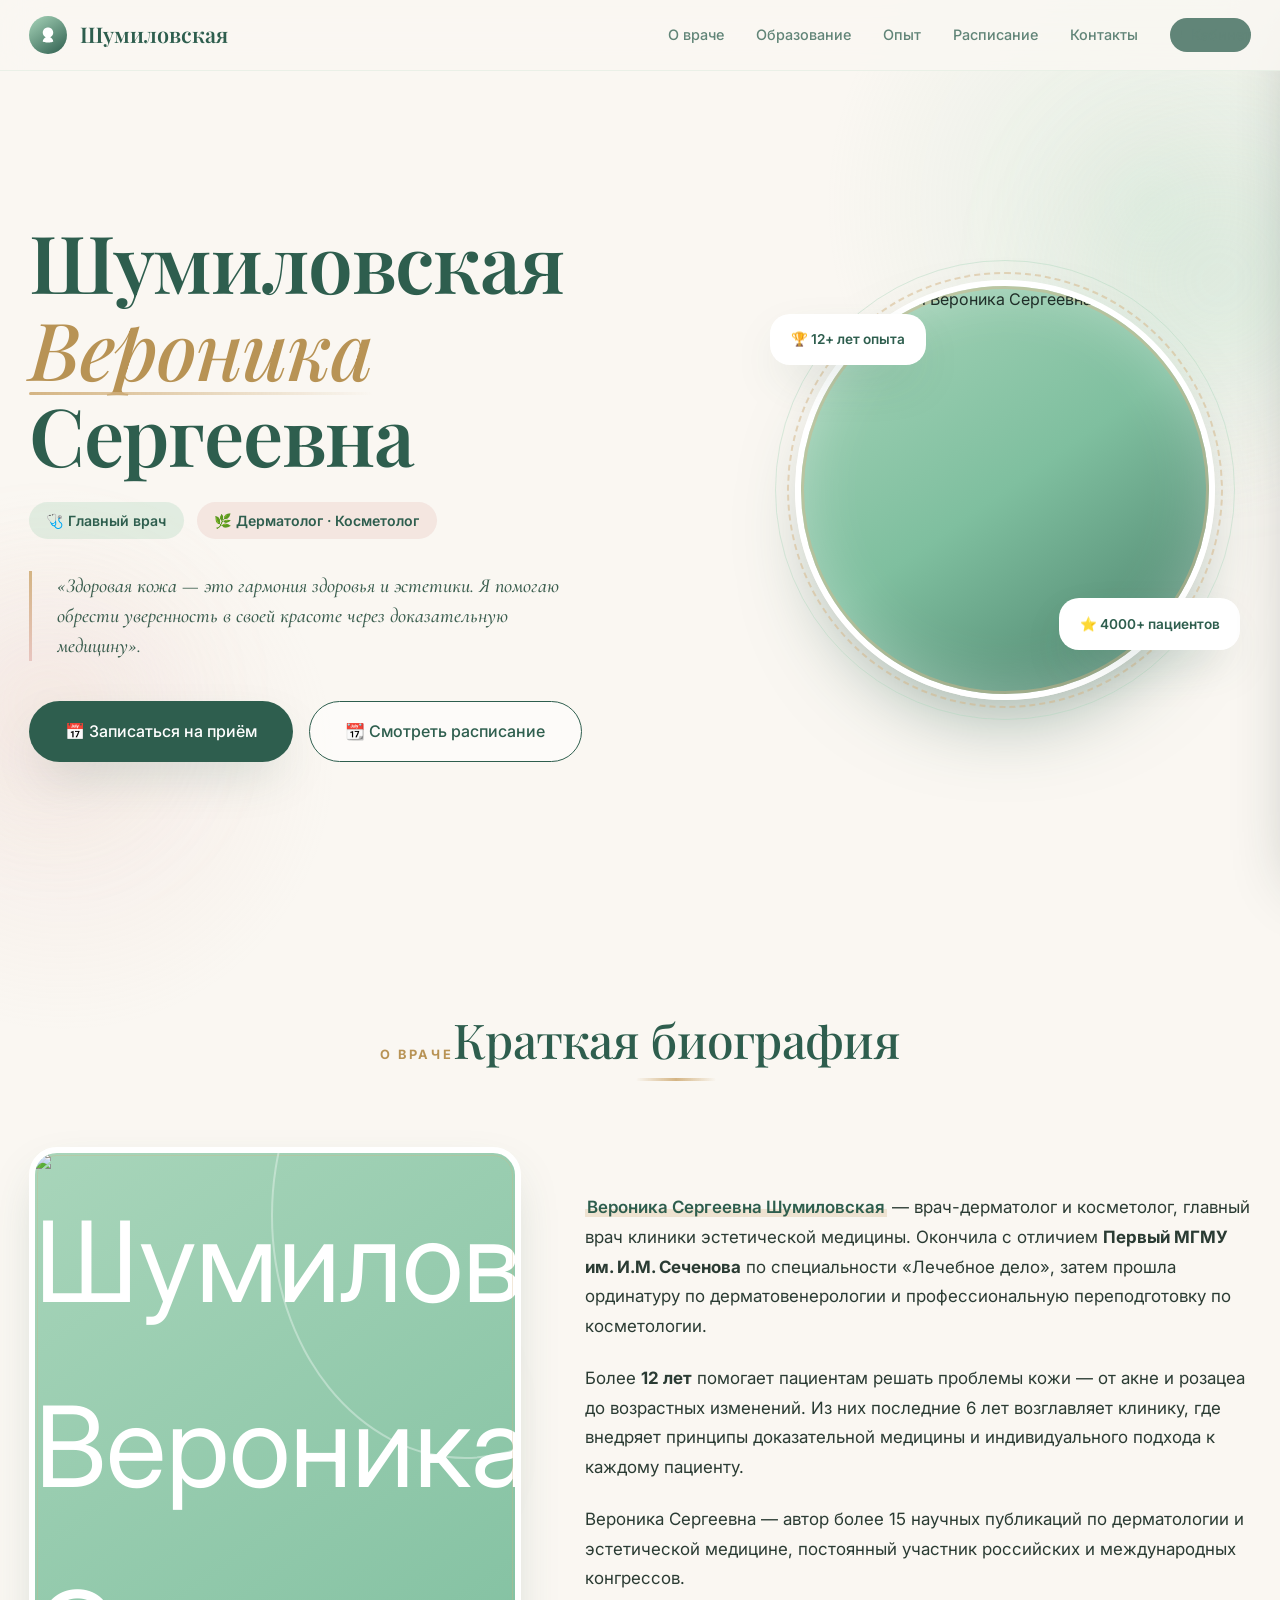
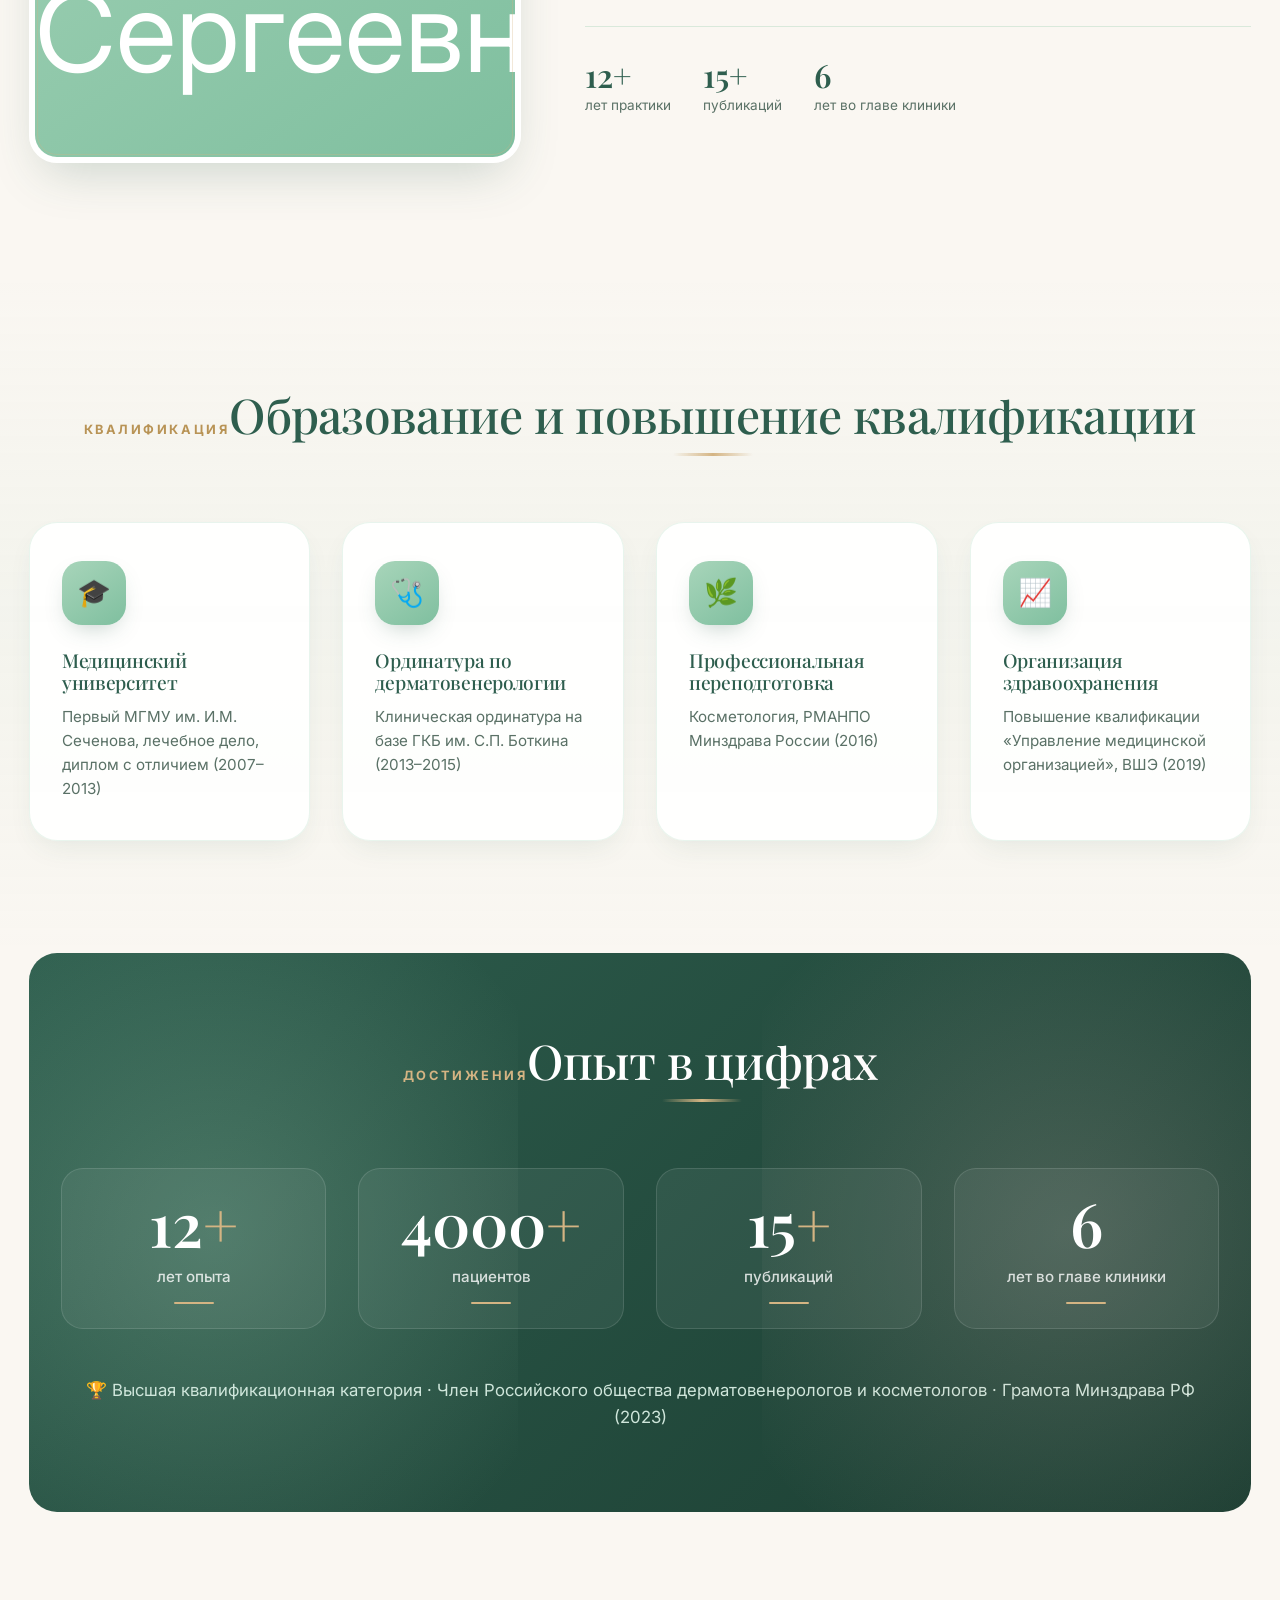
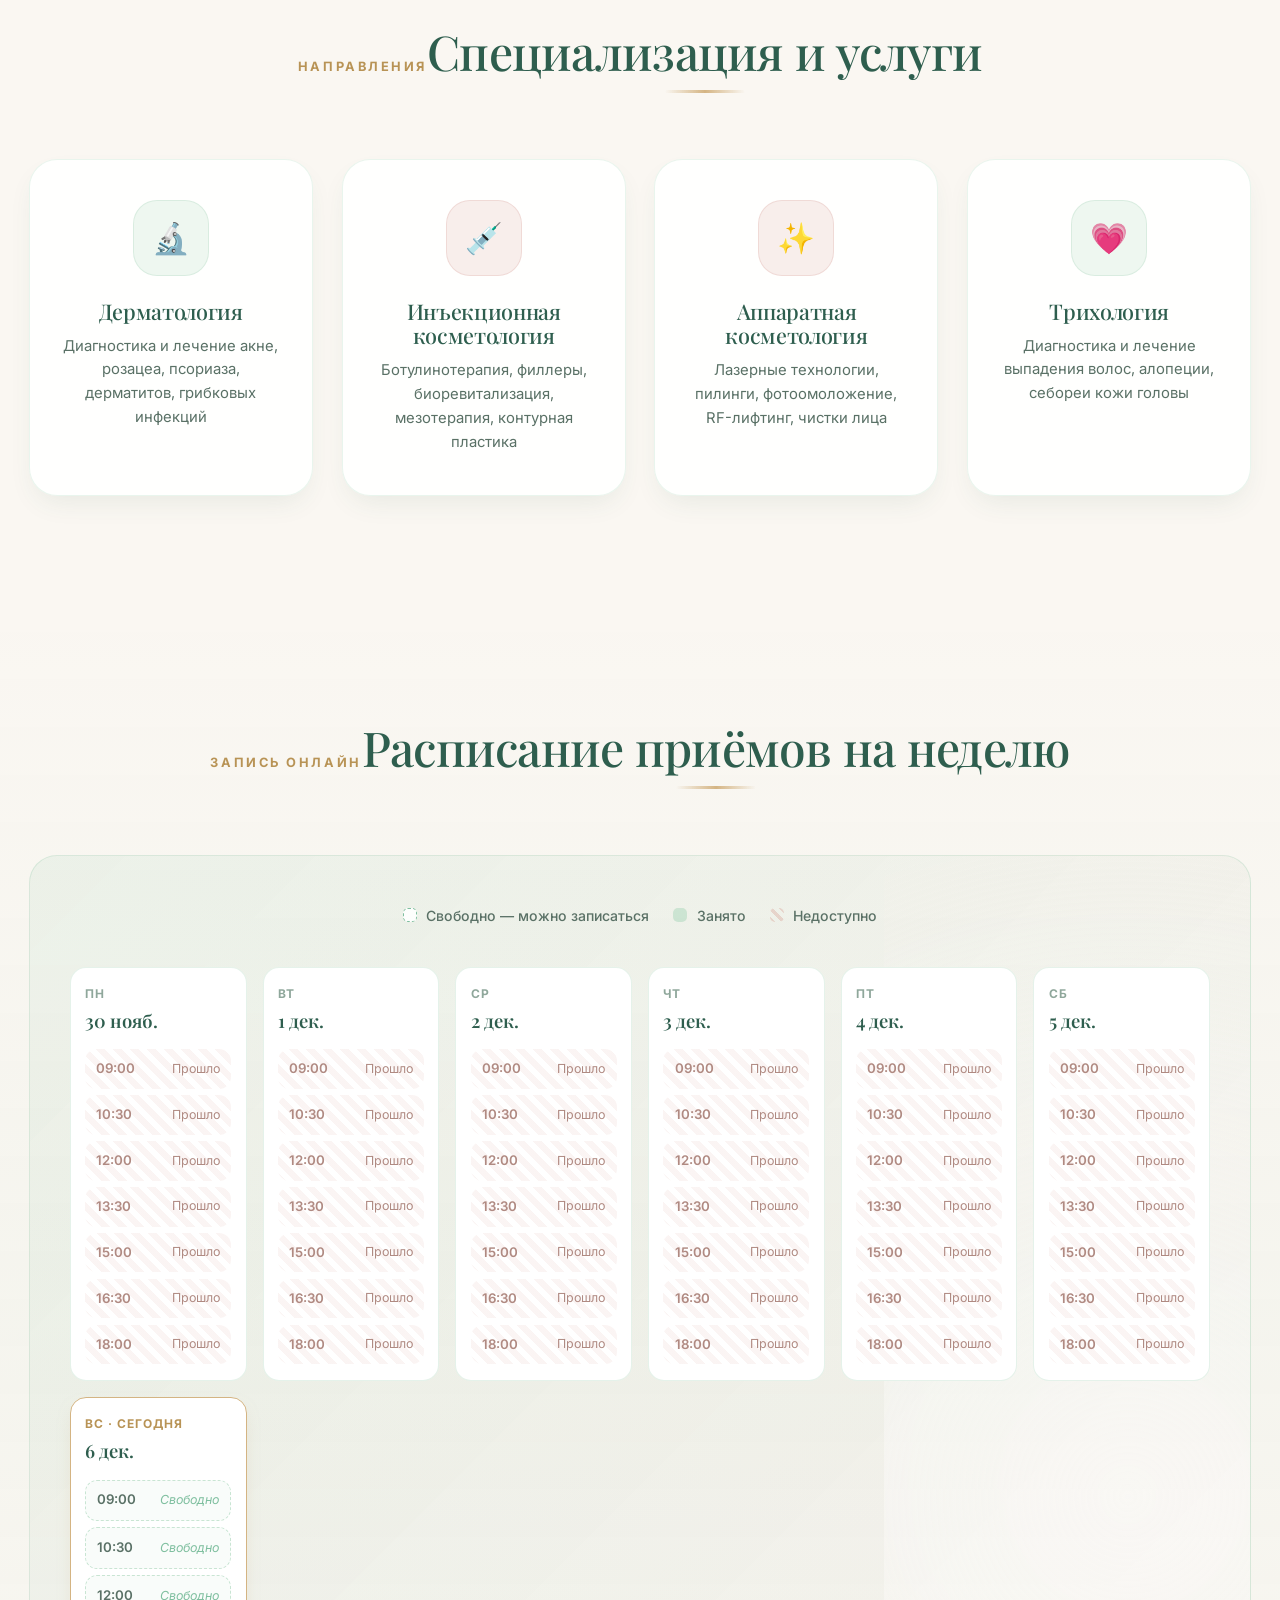
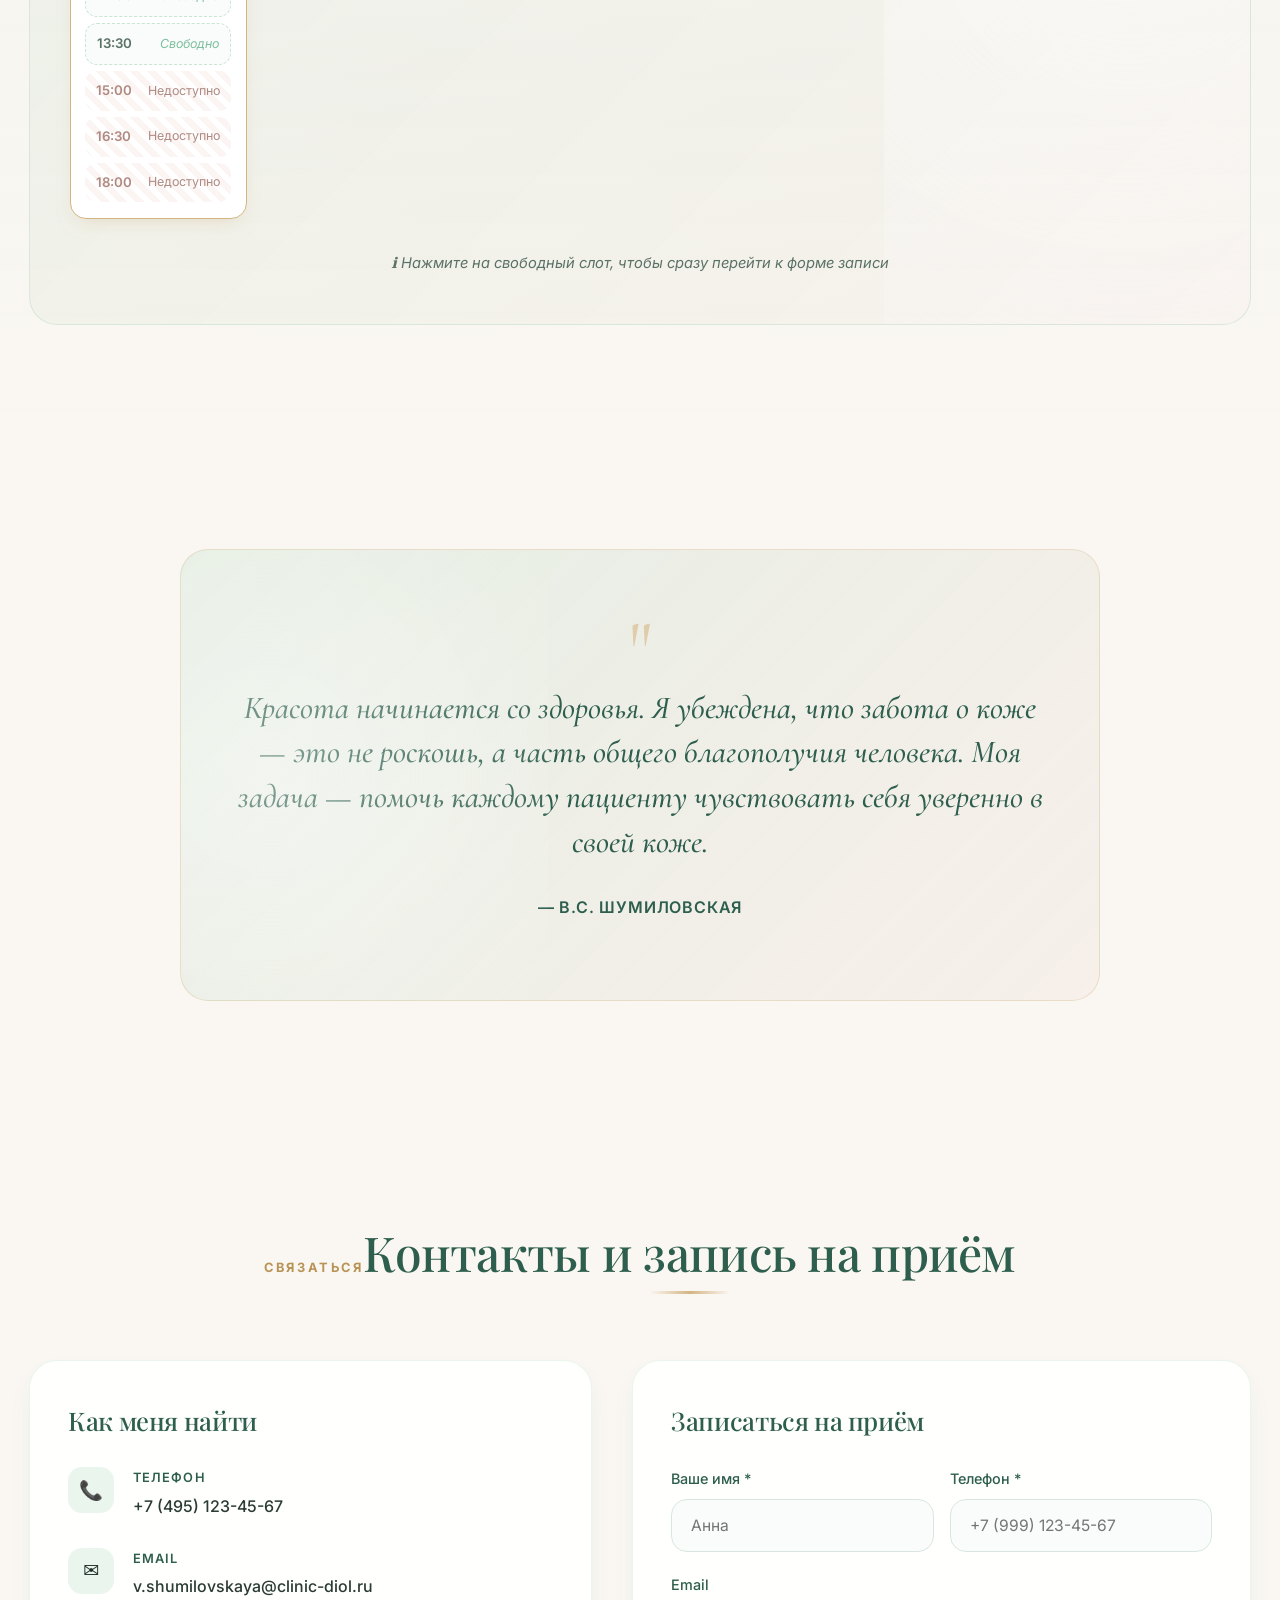
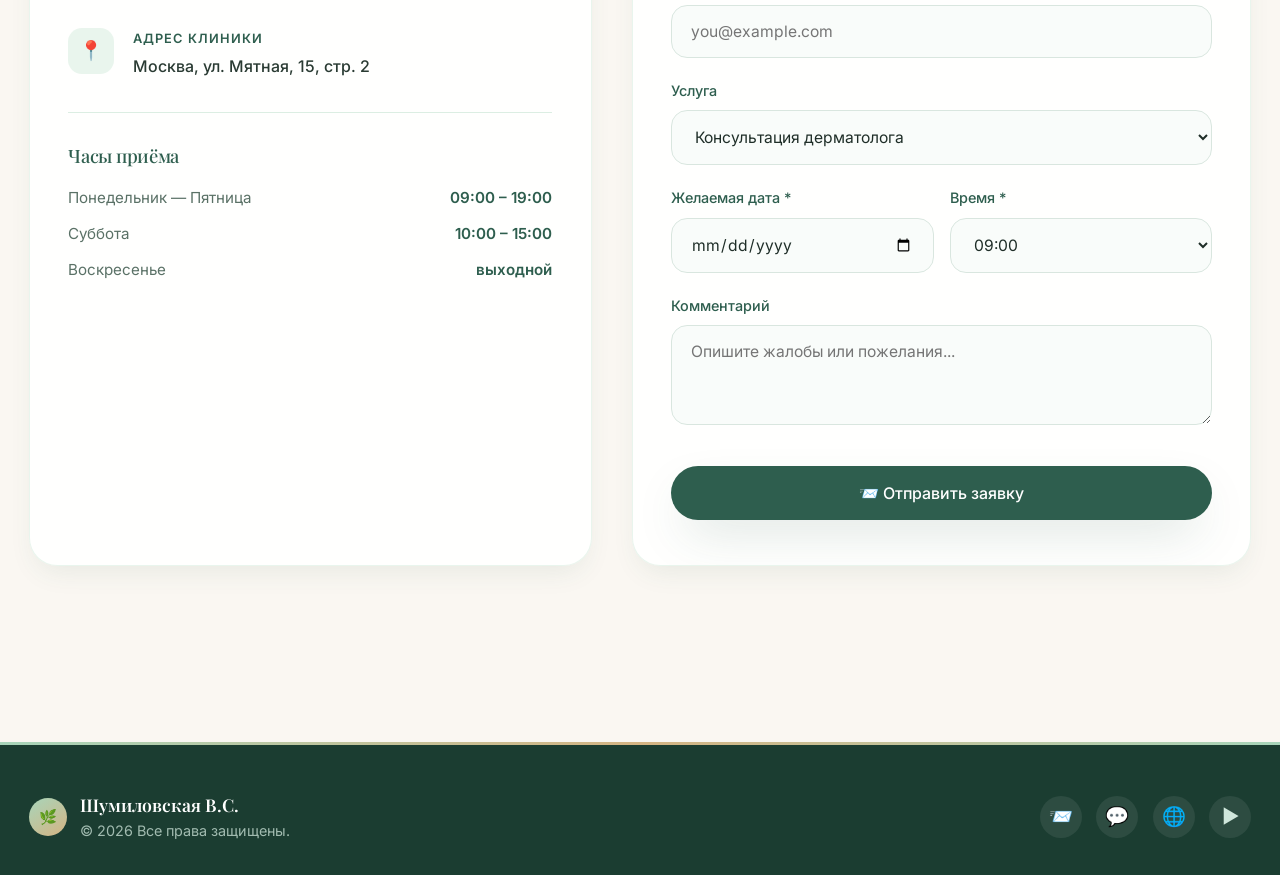
==== commit b0cce806: "Add files via upload" ====
--- a/index.html
+++ b/index.html
@@ -33,7 +33,7 @@
 h2{font-size:clamp(1.9rem,4.5vw,3rem);margin-bottom:1rem}
 h3{font-size:1.35rem;font-weight:500}
 a{text-decoration:none;color:inherit}
-button{font-family:inherit;cursor:pointer;border:none;background:none}
+button{font-family:inherit;cursor:pointer;border:none;background:none;color:inherit}
 .container{width:100%;max-width:1280px;margin:0 auto;padding:0 1.8rem}
 .section{padding:7rem 0;position:relative}
 .btn{display:inline-flex;align-items:center;justify-content:center;gap:0.65rem;padding:1rem 2.2rem;border-radius:50px;font-weight:500;font-size:1rem;transition:var(--transition);border:1.5px solid transparent;white-space:nowrap;position:relative;overflow:hidden}
@@ -48,7 +48,7 @@
 .top-nav{position:fixed;top:0;left:0;width:100%;z-index:100;padding:1rem 0;background:rgba(250,247,242,0.85);backdrop-filter:blur(20px);-webkit-backdrop-filter:blur(20px);border-bottom:1px solid rgba(168,213,186,0.2);transition:all 0.5s cubic-bezier(0.2,0.9,0.4,1)}
 .top-nav.scrolled{background:rgba(250,247,242,0.95);box-shadow:0 8px 30px -15px rgba(46,94,78,0.2);padding:0.7rem 0}
 .nav-container{display:flex;justify-content:space-between;align-items:center;gap:1rem}
-.logo{display:flex;align-items:center;gap:0.8rem;font-family:'Playfair Display',serif;font-size:1.35rem;font-weight:600;color:var(--emerald-deep);transition:transform 0.4s cubic-bezier(0.2,0.9,0.4,1)}
+.logo{display:flex;align-items:center;gap:0.8rem;font-family:'Playfair Display',serif;font-size:1.35rem;font-weight:600;color:var(--emerald-deep);transition:transform 0.4s cubic-bezier(0.2,0.9,0.4,1);z-index:2}
 .logo:hover{transform:scale(1.04)}
 .logo-mark{width:38px;height:38px;border-radius:50%;background:linear-gradient(145deg,var(--mint-light),var(--emerald-deep));display:flex;align-items:center;justify-content:center;color:#fff;font-size:0.9rem;flex-shrink:0;overflow:hidden;transition:transform 0.6s cubic-bezier(0.2,0.9,0.4,1)}
 .logo:hover .logo-mark{transform:rotate(-15deg) scale(1.1)}
@@ -59,7 +59,35 @@
 .nav-links a:hover{opacity:1}
 .nav-links a:hover::after{width:100%}
 .admin-link{display:inline-flex;align-items:center;gap:0.45rem;background:var(--emerald-deep);padding:0.6rem 1.2rem;border-radius:50px;font-size:0.85rem;font-weight:600;color:#fff;transition:var(--transition);position:relative;overflow:hidden}
-.admin-link:hover{background:var(--emerald-dark);transform:translateY(-2px);box-shadow:0 12px 25px -10px rgba(46,94,78,0.5)}
+.admin-link::after{display:none}
+.admin-link:hover{background:var(--emerald-dark);transform:translateY(-2px);box-shadow:0 12px 25px -10px rgba(46,94,78,0.5);color:#fff}
+
+/* КНОПКА-БУРГЕР (мобильная) */
+.burger{display:none;width:44px;height:44px;border-radius:50%;background:rgba(168,213,186,0.25);position:relative;z-index:2;flex-shrink:0;transition:background 0.3s ease}
+.burger:hover{background:rgba(168,213,186,0.5)}
+.burger span{position:absolute;left:50%;top:50%;width:20px;height:2px;background:var(--emerald-deep);border-radius:2px;transform:translate(-50%,-50%);transition:all 0.4s cubic-bezier(0.2,0.9,0.4,1)}
+.burger span:nth-child(1){margin-top:-6px}
+.burger span:nth-child(3){margin-top:6px}
+.burger.open span:nth-child(1){transform:translate(-50%,-50%) rotate(45deg);margin-top:0}
+.burger.open span:nth-child(2){opacity:0;transform:translate(-50%,-50%) scale(0)}
+.burger.open span:nth-child(3){transform:translate(-50%,-50%) rotate(-45deg);margin-top:0}
+
+/* ВЫПАДАЮЩЕЕ МОБИЛЬНОЕ МЕНЮ */
+.mobile-menu{position:fixed;top:0;right:0;width:min(85vw,360px);height:100vh;background:linear-gradient(180deg,#FAF7F2 0%,#F2EDE4 100%);box-shadow:-20px 0 60px -20px rgba(31,46,40,0.3);padding:6rem 2rem 2rem;z-index:99;transform:translateX(105%);transition:transform 0.5s cubic-bezier(0.2,0.9,0.4,1);display:flex;flex-direction:column;gap:0.3rem;overflow-y:auto}
+.mobile-menu.open{transform:translateX(0)}
+.mobile-menu a{display:flex;align-items:center;gap:0.8rem;padding:1rem 1.1rem;border-radius:16px;font-size:1rem;font-weight:500;color:var(--emerald-deep);background:transparent;transition:all 0.35s cubic-bezier(0.2,0.9,0.4,1)}
+.mobile-menu a:hover{background:rgba(168,213,186,0.25);transform:translateX(-4px)}
+.mobile-menu .mm-admin{margin-top:1rem;background:var(--emerald-deep);color:#fff;font-weight:600;justify-content:center;box-shadow:0 15px 30px -10px rgba(46,94,78,0.4)}
+.mobile-menu .mm-admin:hover{background:var(--emerald-dark);transform:translateY(-2px)}
+.mobile-menu-divider{height:1px;background:rgba(168,213,186,0.5);margin:1rem 0.5rem}
+.mobile-menu-title{font-size:0.72rem;text-transform:uppercase;letter-spacing:0.15em;color:#9BB0A5;font-weight:700;padding:0.5rem 1.1rem}
+.mobile-backdrop{position:fixed;inset:0;background:rgba(31,46,40,0.5);backdrop-filter:blur(4px);-webkit-backdrop-filter:blur(4px);z-index:98;opacity:0;visibility:hidden;transition:all 0.4s ease}
+.mobile-backdrop.open{opacity:1;visibility:visible}
+
+@media (max-width:992px){
+  .nav-links{display:none}
+  .burger{display:flex;align-items:center;justify-content:center}
+}
 
 /* HERO */
 .hero{padding:11rem 0 6rem;display:flex;align-items:center;min-height:100vh;position:relative;overflow:hidden}
@@ -85,22 +113,24 @@
 .hero-image{display:flex;justify-content:center;align-items:center;position:relative;opacity:0;animation:heroImgIn 1.2s cubic-bezier(0.2,0.9,0.4,1) 0.4s forwards}
 @keyframes heroImgIn{from{opacity:0;transform:scale(0.85) rotate(-5deg)}to{opacity:1;transform:scale(1) rotate(0)}}
 .photo-frame{position:relative;width:100%;max-width:420px}
-.photo-circle{width:100%;aspect-ratio:1/1;border-radius:50%;background:linear-gradient(145deg,var(--mint-light) 0%,var(--mint-medium) 50%,var(--emerald-deep) 120%);display:flex;align-items:center;justify-content:center;box-shadow:0 40px 80px -30px rgba(46,94,78,0.5),inset 0 0 60px rgba(255,255,255,0.3);position:relative;overflow:hidden;animation:floatPhoto 6s ease-in-out infinite;will-change:transform;border:4px solid rgba(212,180,131,0.35);padding:6px;background-clip:content-box}
-.photo-circle::before{content:'';position:absolute;inset:-10px;border-radius:50%;border:2px dashed rgba(212,180,131,0.4);animation:rotateSlow 30s linear infinite;pointer-events:none}
-.photo-circle::after{content:'';position:absolute;inset:-20px;border-radius:50%;border:1px solid rgba(168,213,186,0.35);animation:rotateSlow 40s linear infinite reverse;pointer-events:none}
+.photo-circle{width:100%;aspect-ratio:1/1;border-radius:50%;background:linear-gradient(145deg,var(--mint-light) 0%,var(--mint-medium) 50%,var(--emerald-deep) 120%);display:flex;align-items:center;justify-content:center;box-shadow:0 40px 80px -30px rgba(46,94,78,0.5),inset 0 0 60px rgba(255,255,255,0.3);position:relative;overflow:visible;animation:floatPhoto 6s ease-in-out infinite;will-change:transform;border:6px solid #fff;outline:3px solid rgba(212,180,131,0.45);outline-offset:-9px;padding:0}
+.photo-circle > *{border-radius:50%;overflow:hidden}
+.photo-circle::before{content:'';position:absolute;inset:-14px;border-radius:50%;border:2px dashed rgba(212,180,131,0.5);animation:rotateSlow 30s linear infinite;pointer-events:none;z-index:2}
+.photo-circle::after{content:'';position:absolute;inset:-26px;border-radius:50%;border:1px solid rgba(168,213,186,0.4);animation:rotateSlow 45s linear infinite reverse;pointer-events:none;z-index:2}
 @keyframes rotateSlow{to{transform:rotate(360deg)}}
 @keyframes floatPhoto{0%,100%{transform:translateY(0)}50%{transform:translateY(-14px)}}
+@keyframes imgFadeIn{from{opacity:0;transform:scale(1.08)}to{opacity:1;transform:scale(1)}}
 .photo-circle svg{width:55%;height:55%;opacity:0.55;color:#fff;position:relative;z-index:1}
-.photo-circle img{width:100%;height:100%;object-fit:cover;border-radius:50%;display:block;transition:transform 0.8s cubic-bezier(0.2,0.9,0.4,1);position:relative;z-index:1}
+.photo-circle img{width:100%;height:100%;object-fit:cover;object-position:center 30%;border-radius:50%;display:block;transition:transform 0.8s cubic-bezier(0.2,0.9,0.4,1);position:relative;z-index:1}
 .photo-circle:hover img{transform:scale(1.06)}
-.photo-badge{position:absolute;background:#fff;border-radius:20px;padding:0.9rem 1.3rem;box-shadow:var(--shadow-glow);display:flex;align-items:center;gap:0.7rem;font-size:0.85rem;font-weight:600;color:var(--emerald-deep);z-index:2;transition:transform 0.4s cubic-bezier(0.2,0.9,0.4,1)}
+.photo-badge{position:absolute;background:#fff;border-radius:20px;padding:0.9rem 1.3rem;box-shadow:var(--shadow-glow);display:flex;align-items:center;gap:0.7rem;font-size:0.85rem;font-weight:600;color:var(--emerald-deep);z-index:3;transition:transform 0.4s cubic-bezier(0.2,0.9,0.4,1)}
 .photo-badge:hover{transform:translateY(-4px) scale(1.05)}
 .photo-badge svg{width:1.1rem;height:1.1rem;color:var(--gold-deep)}
 .photo-badge.badge-1{top:8%;left:-6%;animation:floatBadge 5s ease-in-out infinite}
 .photo-badge.badge-2{bottom:12%;right:-6%;animation:floatBadge 5s ease-in-out infinite 0.7s}
 @keyframes floatBadge{0%,100%{transform:translateY(0)}50%{transform:translateY(-10px)}}
 
-/* FADE-UP + STAGGER */
+/* FADE-UP */
 .fade-up{opacity:0;transform:translateY(40px);transition:opacity 0.9s cubic-bezier(0.2,0.9,0.4,1),transform 0.9s cubic-bezier(0.2,0.9,0.4,1);will-change:opacity,transform}
 .fade-up.visible{opacity:1;transform:translateY(0);will-change:auto}
 .fade-up[data-delay="1"]{transition-delay:0.1s}
@@ -108,12 +138,7 @@
 .fade-up[data-delay="3"]{transition-delay:0.3s}
 .fade-up[data-delay="4"]{transition-delay:0.4s}
 
-/* Мягкое появление букв в заголовках секций */
-.section-title h2{position:relative;overflow:hidden;display:inline-block}
-.section-title.visible h2{animation:titleReveal 1s cubic-bezier(0.2,0.9,0.4,1) forwards}
-@keyframes titleReveal{0%{transform:translateY(30px);opacity:0}100%{transform:translateY(0);opacity:1}}
-
-/* Параллакс-блоки */
+/* Параллакс */
 .parallax-decor{position:absolute;border-radius:50%;pointer-events:none;z-index:0;filter:blur(60px);opacity:0.5}
 .parallax-decor.p1{width:380px;height:380px;background:radial-gradient(circle,rgba(168,213,186,0.6),transparent 70%);top:10%;right:-10%}
 .parallax-decor.p2{width:300px;height:300px;background:radial-gradient(circle,rgba(232,197,192,0.55),transparent 70%);bottom:5%;left:-8%}
@@ -123,7 +148,6 @@
   .hero-grid{grid-template-columns:1fr;text-align:center;gap:3rem}
   .hero-slogan{margin-left:auto;margin-right:auto;border-left:none;border-top:3px solid var(--gold-sand);padding-top:1.5rem;padding-left:0}
   .hero-buttons,.hero-sub{justify-content:center}
-  .nav-links{display:none}
   .photo-badge.badge-1{left:0}
   .photo-badge.badge-2{right:0}
 }
@@ -132,6 +156,8 @@
   .hero{padding:8rem 0 4rem;min-height:auto}
   .photo-circle svg{width:45%;height:45%}
   .parallax-decor{display:none}
+  .photo-circle::before{inset:-8px}
+  .photo-circle::after{inset:-16px}
 }
 section[id]{scroll-margin-top:95px}
 </style>
@@ -160,8 +186,28 @@
         Кабинет
       </a>
     </nav>
+    <button class="burger" id="burgerBtn" aria-label="Открыть меню" aria-expanded="false">
+      <span></span><span></span><span></span>
+    </button>
   </div>
 </header>
+
+<!-- Мобильное меню -->
+<div class="mobile-backdrop" id="mobileBackdrop"></div>
+<nav class="mobile-menu" id="mobileMenu">
+  <div class="mobile-menu-title">Навигация</div>
+  <a href="#bio"><span>🌿</span> О враче</a>
+  <a href="#education"><span>🎓</span> Образование</a>
+  <a href="#experience"><span>📊</span> Опыт</a>
+  <a href="#schedule"><span>📅</span> Расписание</a>
+  <a href="#contacts"><span>📍</span> Контакты</a>
+  <div class="mobile-menu-divider"></div>
+  <div class="mobile-menu-title">Личный кабинет</div>
+  <a href="login.html" class="mm-admin">
+    <svg width="16" height="16" viewBox="0 0 24 24" fill="currentColor"><path d="M12 2 4 5v6c0 5 3.4 9.7 8 11 4.6-1.3 8-6 8-11V5l-8-3z"/></svg>
+    Войти в кабинет
+  </a>
+</nav>
 
 <!-- HERO -->
 <section class="hero" id="home">
@@ -188,7 +234,7 @@
         <div class="photo-circle" id="heroPhoto">
           <svg viewBox="0 0 24 24" fill="currentColor"><path d="M12 12c2.8 0 5-2.2 5-5s-2.2-5-5-5-5 2.2-5 5 2.2 5 5 5zm0 2c-3.3 0-10 1.7-10 5v3h20v-3c0-3.3-6.7-5-10-5z"/></svg>
         </div>
-        <div class="photo-badge badge-1">🏆 5+ лет опыта</div>
+        <div class="photo-badge badge-1">🏆 12+ лет опыта</div>
         <div class="photo-badge badge-2">⭐ 4000+ пациентов</div>
       </div>
     </div>
@@ -204,10 +250,10 @@
       <div class="bio-image fade-up" id="bioPhoto" data-delay="1">👤</div>
       <div class="bio-text fade-up" data-delay="2">
         <p><span class="highlight">Вероника Сергеевна Шумиловская</span> — врач-дерматолог и косметолог, главный врач клиники эстетической медицины. Окончила с отличием <strong>Первый МГМУ им. И.М. Сеченова</strong> по специальности «Лечебное дело», затем прошла ординатуру по дерматовенерологии и профессиональную переподготовку по косметологии.</p>
-        <p>Более <strong>5 лет</strong> помогает пациентам решать проблемы кожи — от акне и розацеа до возрастных изменений. Из них последние 6 лет возглавляет клинику, где внедряет принципы доказательной медицины и индивидуального подхода к каждому пациенту.</p>
+        <p>Более <strong>12 лет</strong> помогает пациентам решать проблемы кожи — от акне и розацеа до возрастных изменений. Из них последние 6 лет возглавляет клинику, где внедряет принципы доказательной медицины и индивидуального подхода к каждому пациенту.</p>
         <p>Вероника Сергеевна — автор более 15 научных публикаций по дерматологии и эстетической медицине, постоянный участник российских и международных конгрессов.</p>
         <div class="bio-stats">
-          <div class="bio-stat"><div class="num">5+</div><div class="lbl">лет практики</div></div>
+          <div class="bio-stat"><div class="num">12+</div><div class="lbl">лет практики</div></div>
           <div class="bio-stat"><div class="num">15+</div><div class="lbl">публикаций</div></div>
           <div class="bio-stat"><div class="num">6</div><div class="lbl">лет во главе клиники</div></div>
         </div>
@@ -252,26 +298,10 @@
   <div class="container">
     <div class="section-title fade-up"><span class="eyebrow">Направления</span><h2>Специализация и услуги</h2></div>
     <div class="spec-grid">
-      <div class="card spec-card fade-up" data-delay="1">
-        <div class="spec-icon">🔬</div>
-        <h3>Дерматология</h3>
-        <p>Диагностика и лечение акне, розацеа, псориаза, дерматитов, грибковых инфекций</p>
-      </div>
-      <div class="card spec-card rose fade-up" data-delay="2">
-        <div class="spec-icon">💉</div>
-        <h3>Инъекционная косметология</h3>
-        <p>Ботулинотерапия, филлеры, биоревитализация, мезотерапия, контурная пластика</p>
-      </div>
-      <div class="card spec-card rose fade-up" data-delay="3">
-        <div class="spec-icon">✨</div>
-        <h3>Аппаратная косметология</h3>
-        <p>Лазерные технологии, пилинги, фотоомоложение, RF-лифтинг, чистки лица</p>
-      </div>
-      <div class="card spec-card fade-up" data-delay="4">
-        <div class="spec-icon">💗</div>
-        <h3>Трихология</h3>
-        <p>Диагностика и лечение выпадения волос, алопеции, себореи кожи головы</p>
-      </div>
+      <div class="card spec-card fade-up" data-delay="1"><div class="spec-icon">🔬</div><h3>Дерматология</h3><p>Диагностика и лечение акне, розацеа, псориаза, дерматитов, грибковых инфекций</p></div>
+      <div class="card spec-card rose fade-up" data-delay="2"><div class="spec-icon">💉</div><h3>Инъекционная косметология</h3><p>Ботулинотерапия, филлеры, биоревитализация, мезотерапия, контурная пластика</p></div>
+      <div class="card spec-card rose fade-up" data-delay="3"><div class="spec-icon">✨</div><h3>Аппаратная косметология</h3><p>Лазерные технологии, пилинги, фотоомоложение, RF-лифтинг, чистки лица</p></div>
+      <div class="card spec-card fade-up" data-delay="4"><div class="spec-icon">💗</div><h3>Трихология</h3><p>Диагностика и лечение выпадения волос, алопеции, себореи кожи головы</p></div>
     </div>
   </div>
 </section>
@@ -279,10 +309,7 @@
 <!-- PUBLIC SCHEDULE -->
 <section class="section" id="schedule" style="background:linear-gradient(180deg,transparent,rgba(168,213,186,0.06),transparent);">
   <div class="container">
-    <div class="section-title fade-up">
-      <span class="eyebrow">Запись онлайн</span>
-      <h2>Расписание приёмов на неделю</h2>
-    </div>
+    <div class="section-title fade-up"><span class="eyebrow">Запись онлайн</span><h2>Расписание приёмов на неделю</h2></div>
     <div class="public-schedule fade-up">
       <div class="public-legend">
         <div class="legend-item"><span class="legend-dot legend-free"></span> Свободно — можно записаться</div>
@@ -366,7 +393,7 @@
       <span class="logo-mark">🌿</span>
       <div>
         <div style="font-family:'Playfair Display',serif;font-weight:600;font-size:1.1rem;color:#fff;">Шумиловская В.С.</div>
-        <div class="footer-copy">© 2025 Все права защищены.</div>
+        <div class="footer-copy">© 2026 Все права защищены.</div>
       </div>
     </div>
     <div class="social-links">
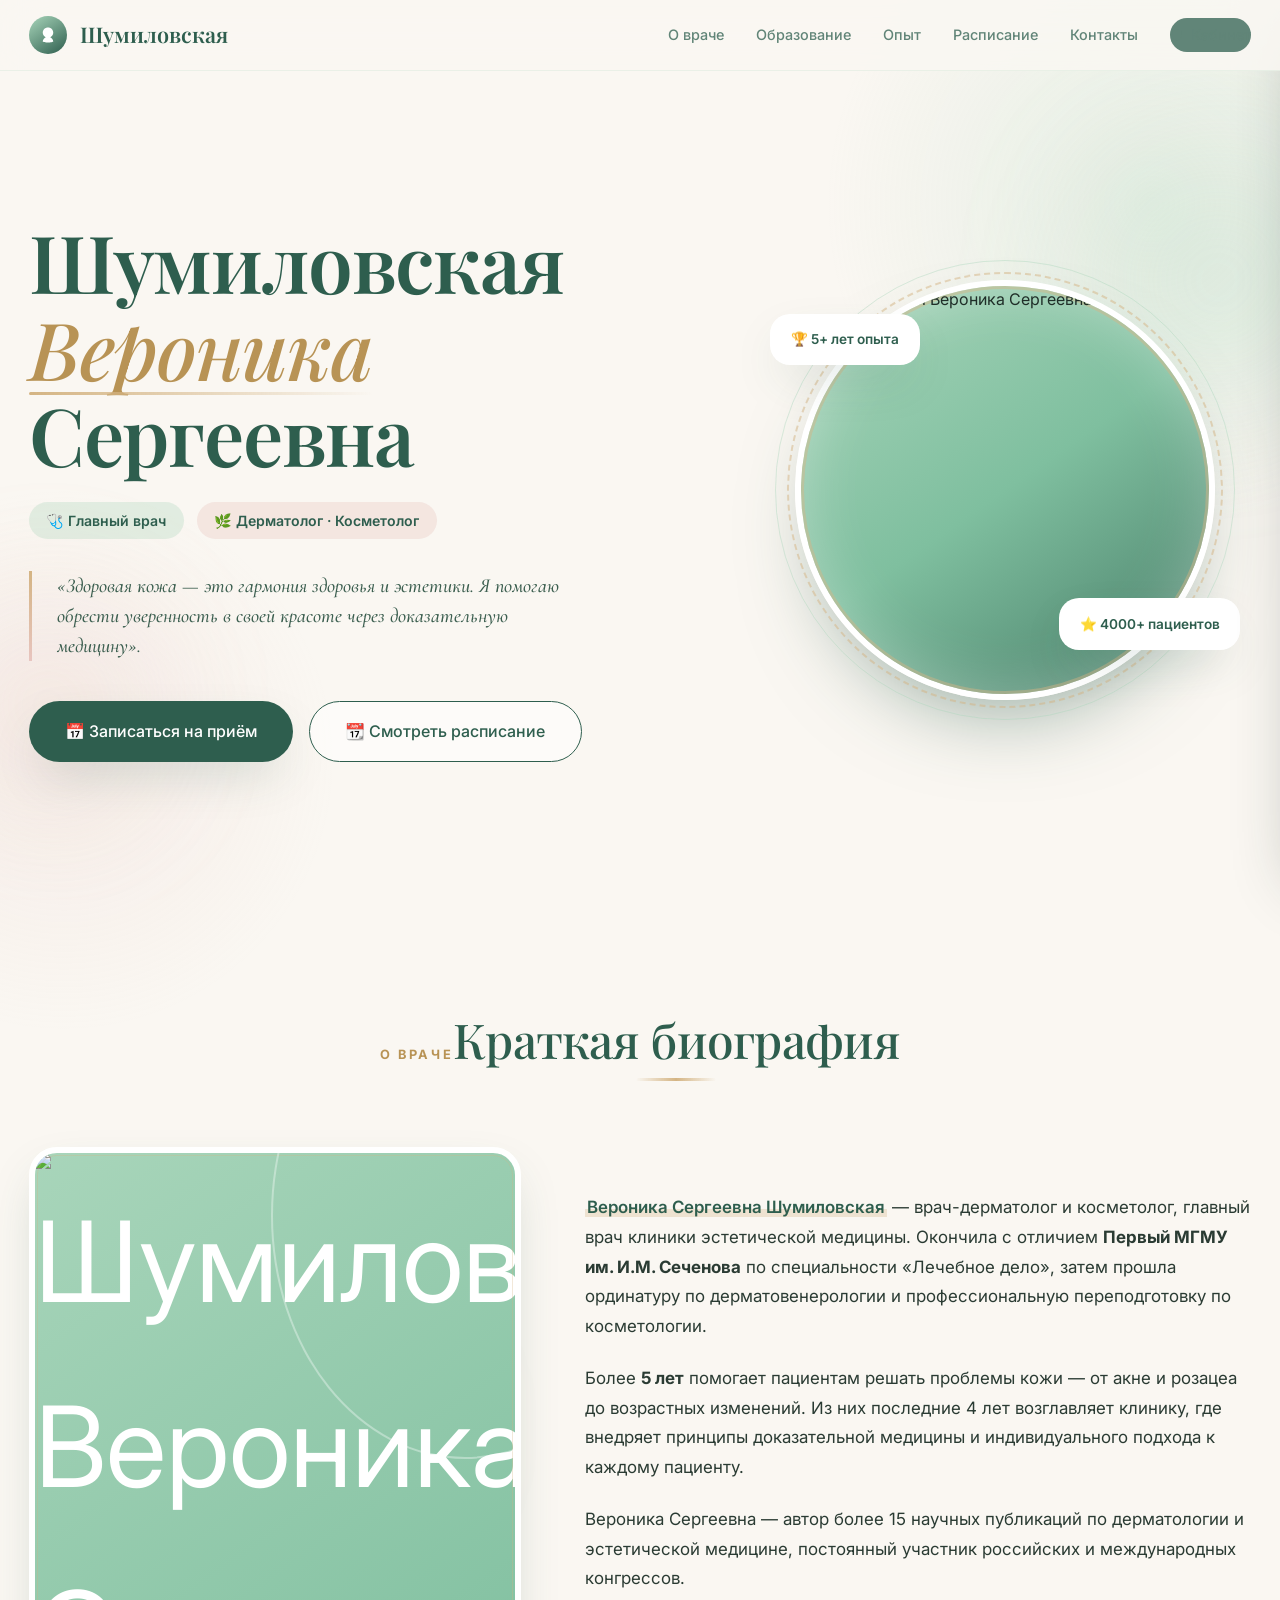
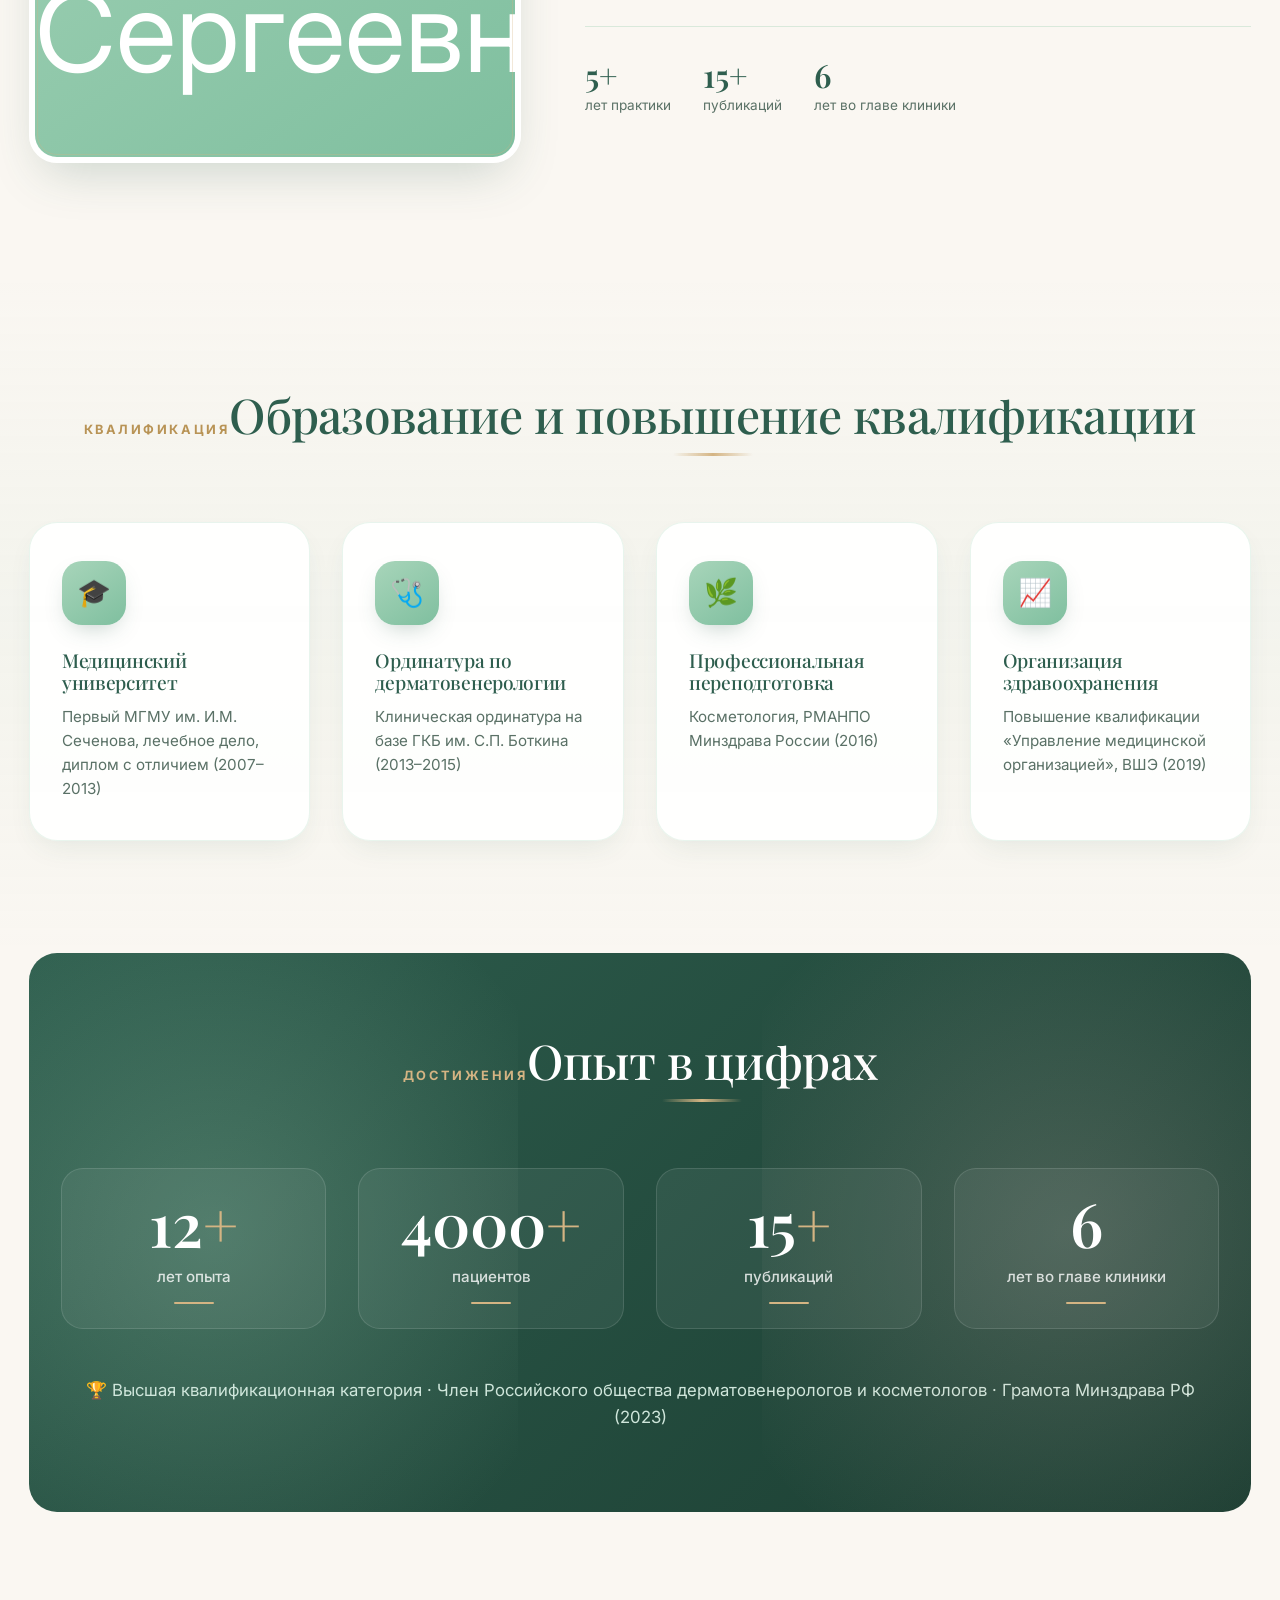
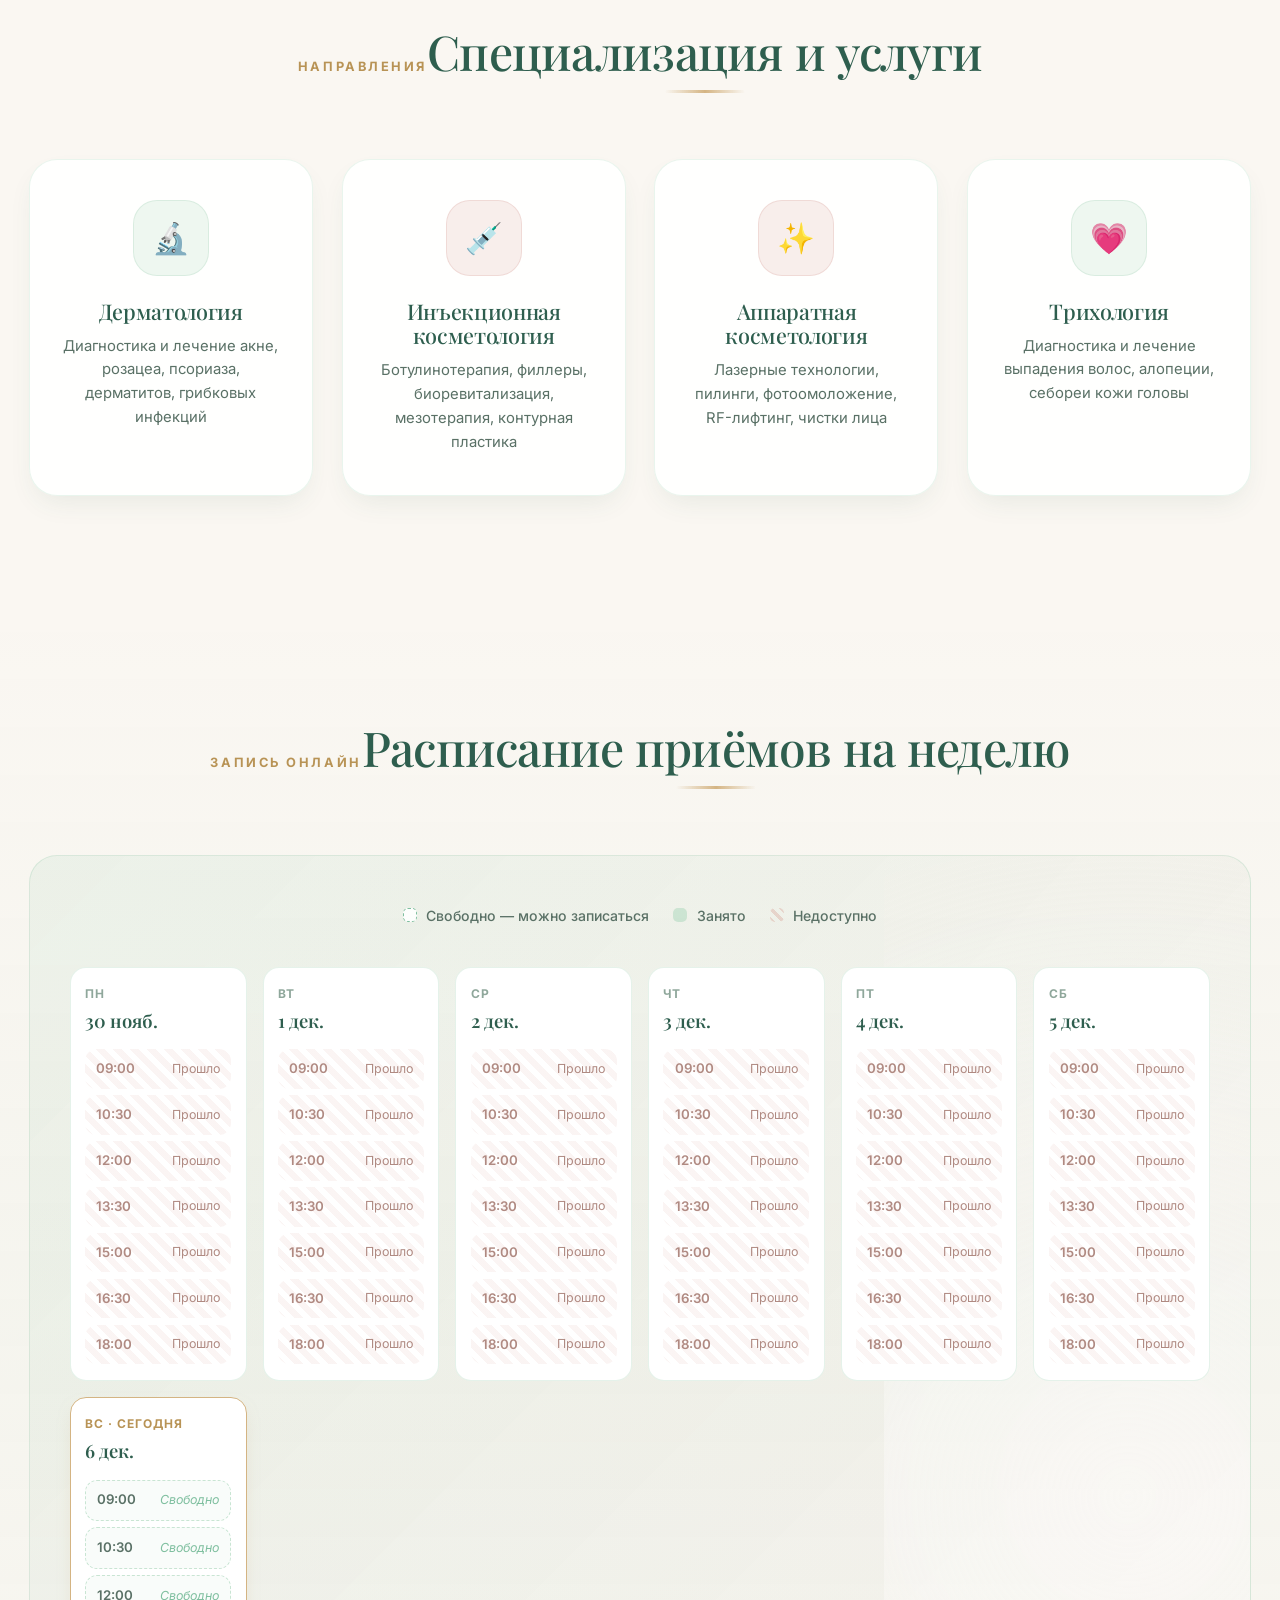
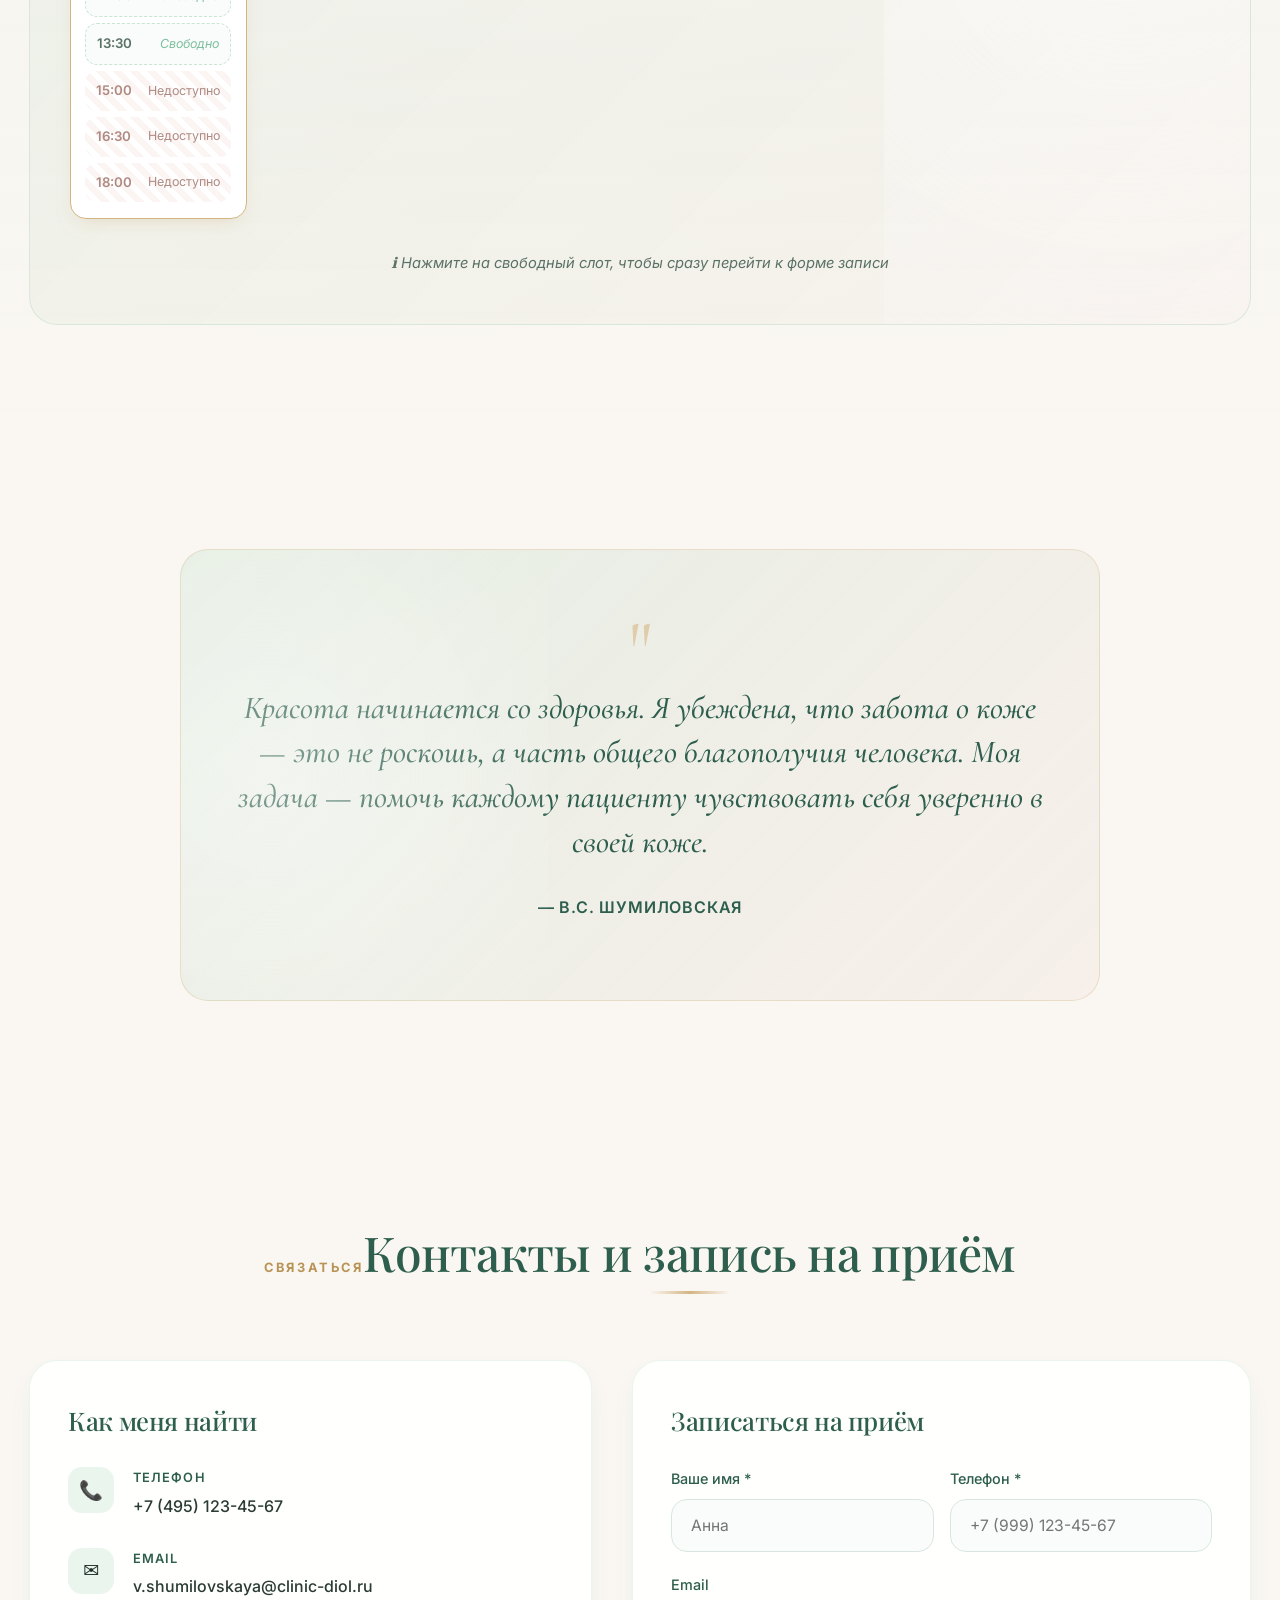
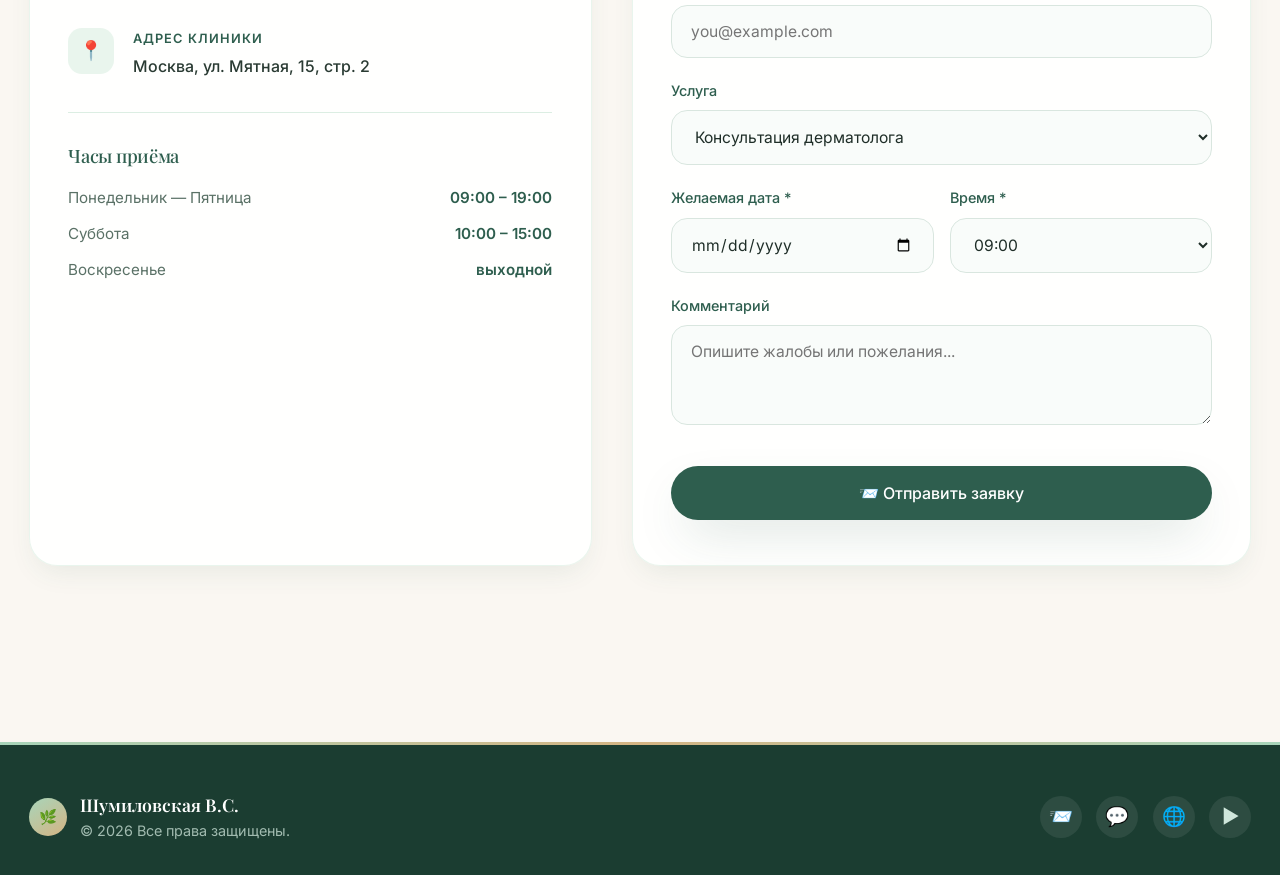
==== commit bb9c422a: "Update index.html" ====
--- a/index.html
+++ b/index.html
@@ -3,7 +3,7 @@
 <head>
 <meta charset="UTF-8">
 <meta name="viewport" content="width=device-width, initial-scale=1.0">
-<meta name="description" content="Шумиловская Вероника Сергеевна — дерматолог, косметолог, главный врач. 12+ лет опыта, 4000+ пациентов. Запись онлайн.">
+<meta name="description" content="Шумиловская Вероника Сергеевна — дерматолог, косметолог, главный врач. 5+ лет опыта, 4000+ пациентов. Запись онлайн.">
 <meta name="theme-color" content="#2E5E4E">
 <title>Шумиловская Вероника Сергеевна · Дерматолог · Косметолог</title>
 
@@ -234,7 +234,7 @@
         <div class="photo-circle" id="heroPhoto">
           <svg viewBox="0 0 24 24" fill="currentColor"><path d="M12 12c2.8 0 5-2.2 5-5s-2.2-5-5-5-5 2.2-5 5 2.2 5 5 5zm0 2c-3.3 0-10 1.7-10 5v3h20v-3c0-3.3-6.7-5-10-5z"/></svg>
         </div>
-        <div class="photo-badge badge-1">🏆 12+ лет опыта</div>
+        <div class="photo-badge badge-1">🏆 5+ лет опыта</div>
         <div class="photo-badge badge-2">⭐ 4000+ пациентов</div>
       </div>
     </div>
@@ -250,10 +250,10 @@
       <div class="bio-image fade-up" id="bioPhoto" data-delay="1">👤</div>
       <div class="bio-text fade-up" data-delay="2">
         <p><span class="highlight">Вероника Сергеевна Шумиловская</span> — врач-дерматолог и косметолог, главный врач клиники эстетической медицины. Окончила с отличием <strong>Первый МГМУ им. И.М. Сеченова</strong> по специальности «Лечебное дело», затем прошла ординатуру по дерматовенерологии и профессиональную переподготовку по косметологии.</p>
-        <p>Более <strong>12 лет</strong> помогает пациентам решать проблемы кожи — от акне и розацеа до возрастных изменений. Из них последние 6 лет возглавляет клинику, где внедряет принципы доказательной медицины и индивидуального подхода к каждому пациенту.</p>
+        <p>Более <strong>5 лет</strong> помогает пациентам решать проблемы кожи — от акне и розацеа до возрастных изменений. Из них последние 4 лет возглавляет клинику, где внедряет принципы доказательной медицины и индивидуального подхода к каждому пациенту.</p>
         <p>Вероника Сергеевна — автор более 15 научных публикаций по дерматологии и эстетической медицине, постоянный участник российских и международных конгрессов.</p>
         <div class="bio-stats">
-          <div class="bio-stat"><div class="num">12+</div><div class="lbl">лет практики</div></div>
+          <div class="bio-stat"><div class="num">5+</div><div class="lbl">лет практики</div></div>
           <div class="bio-stat"><div class="num">15+</div><div class="lbl">публикаций</div></div>
           <div class="bio-stat"><div class="num">6</div><div class="lbl">лет во главе клиники</div></div>
         </div>
@@ -407,4 +407,4 @@
 
 <script src="js/index.js" defer></script>
 </body>
-</html>+</html>
